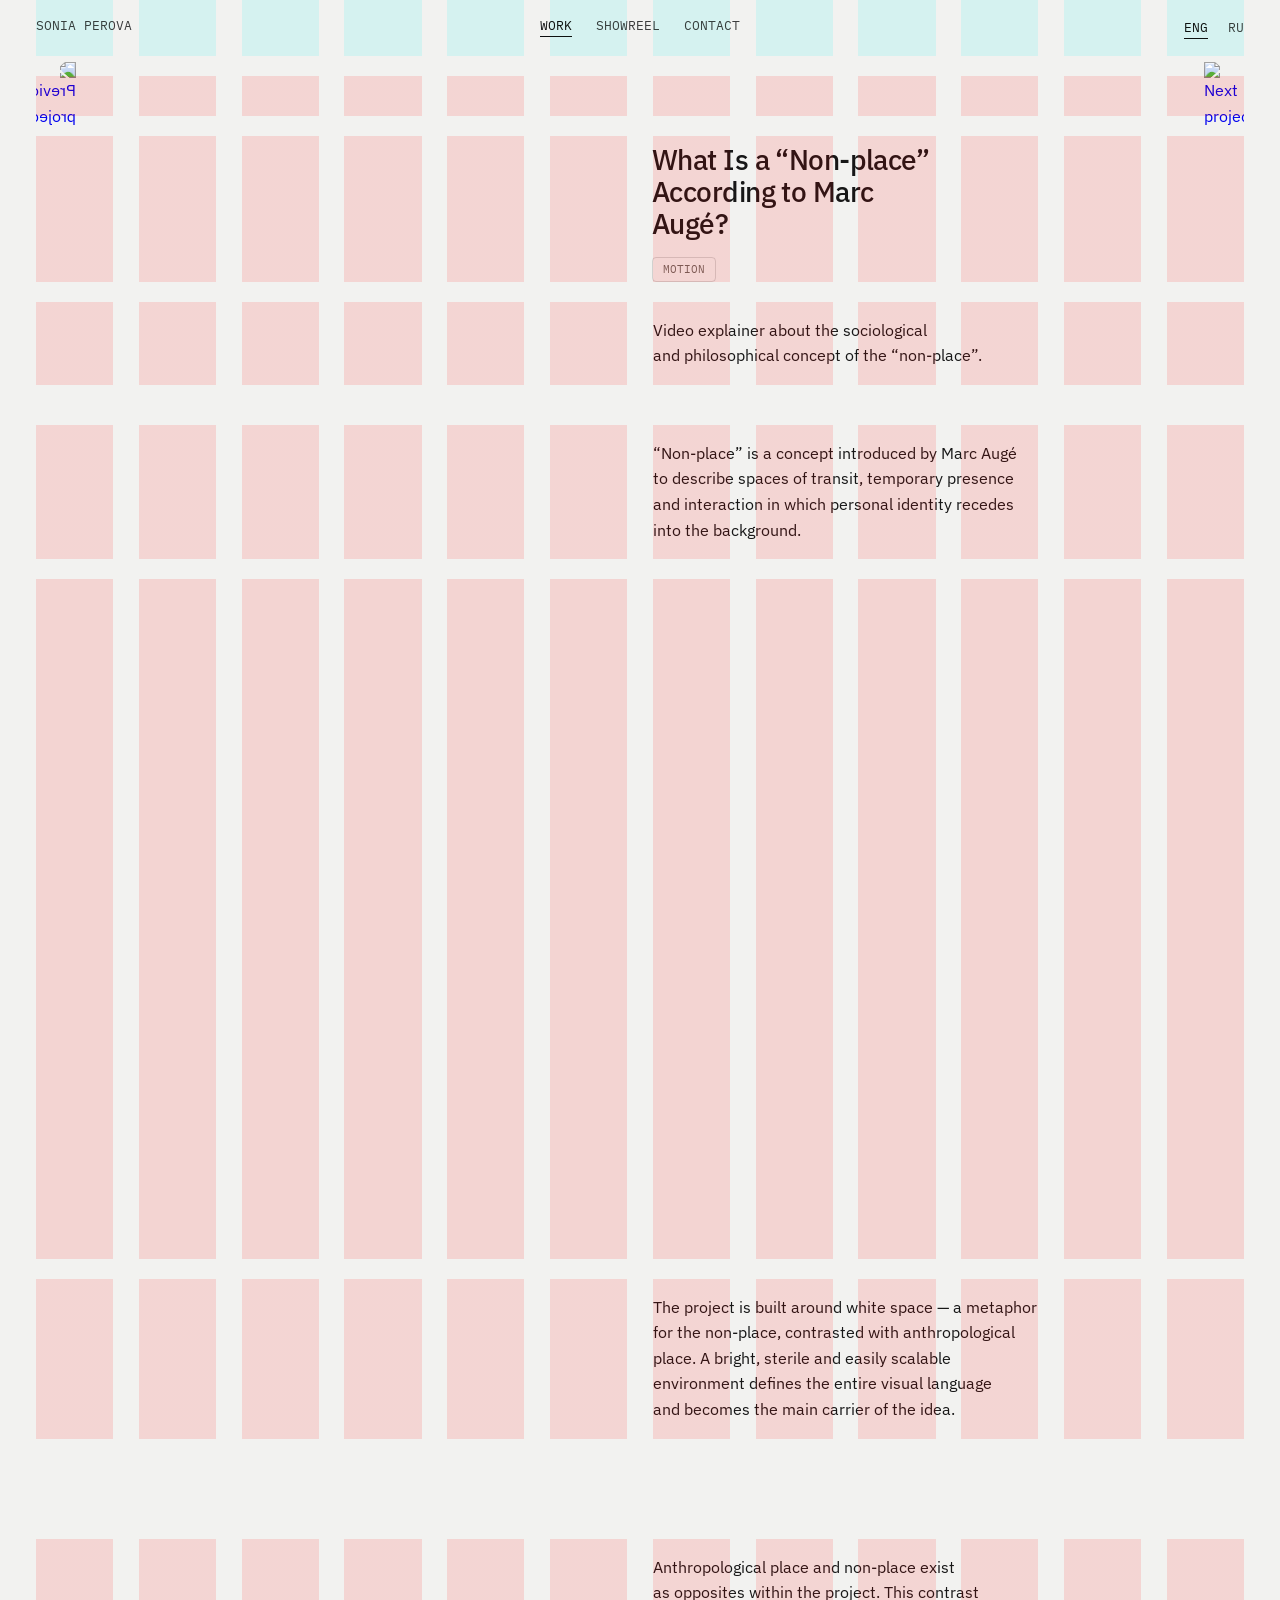
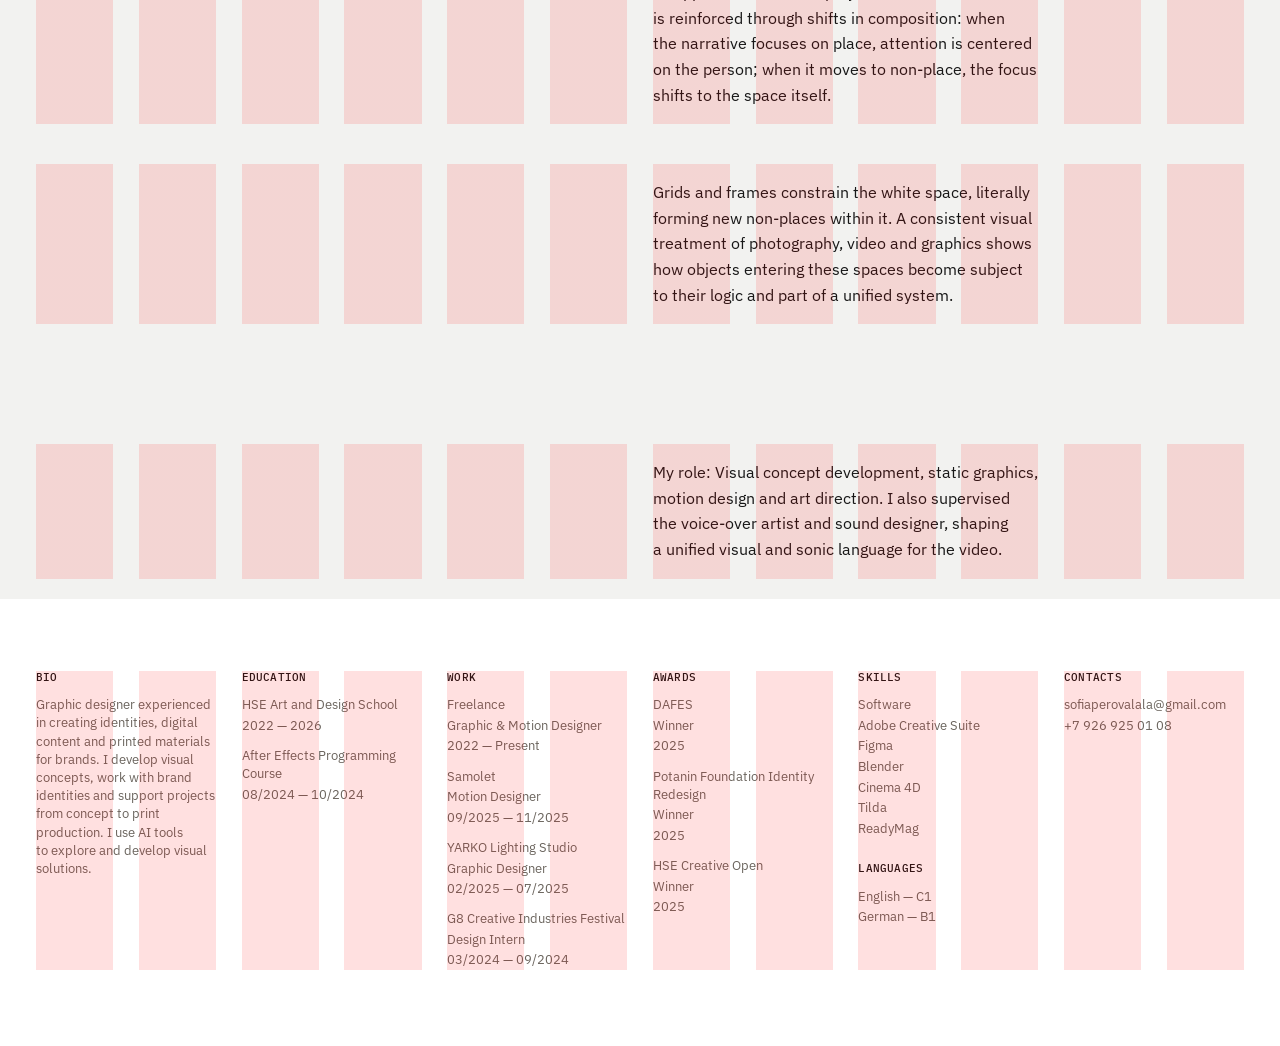
==== project-nonplace.html @ 6882903c "Add files via upload" ====
<!DOCTYPE html>
<html lang="en">
<head>
    <meta charset="UTF-8">
    <meta name="viewport" content="width=device-width, initial-scale=1.0">

    <title>Non-place — Sonia Perova</title>

    <meta
        name="description"
        content="What is Non-place according to Marc Augé — motion design project by Sonia Perova."
    />

    <link rel="preconnect" href="https://fonts.googleapis.com">
    <link rel="preconnect" href="https://fonts.gstatic.com" crossorigin>

    <link
        href="https://fonts.googleapis.com/css2?family=IBM+Plex+Mono:wght@400;500&family=IBM+Plex+Sans:wght@400;500;600;700&display=swap"
        rel="stylesheet"
    >

    <link rel="stylesheet" href="styles.css">

</head>

<body data-page="project">

<header class="site-header">
    <nav class="nav container" aria-label="Primary navigation">

        <a href="index.html" class="brand nav-item" data-i18n="brand">
            SONIA PEROVA
        </a>

        <div class="nav-links">
            <a
                href="work.html"
                class="nav-item"
                data-section="work"
                data-i18n="navWork"
            >
                WORK
            </a>

            <a
                href="showreel.html"
                class="nav-item"
                data-section="showreel"
                data-i18n="navShowreel"
            >
                SHOWREEL
            </a>

            <a
                href="index.html#contact"
                class="nav-item"
                data-section="contact"
                data-i18n="navContact"
            >
                CONTACT
            </a>
        </div>

        <div class="lang-switcher" aria-label="Language switcher">
            <a
                href="#"
                class="nav-item lang-btn"
                data-lang="eng"
                aria-current="false"
            >
                ENG
            </a>

            <a
                href="#"
                class="nav-item lang-btn"
                data-lang="ru"
                aria-current="false"
            >
                RU
            </a>
        </div>

    </nav>
</header>


<main class="project-page">

    <div class="project-navigation container">

        <a href="project-prev.html" class="project-arrow project-arrow-left">
            <img src="images/arrow.svg" alt="Previous project">
        </a>

        <a href="project-next.html" class="project-arrow project-arrow-right">
            <img src="images/arrow.svg" alt="Next project">
        </a>

    </div>

    <section class="project-hero container">

        <div class="project-cover">
            <img src="images/exhibition.jpg" alt="">
        </div>

        <div class="project-info">
            <h1 class="project-page-title" data-i18n="nonplaceTitle">
                What Is a “Non-place” According to Marc Augé?
            </h1>

            <div class="project-tags">
                <a
                    href="work.html?tag=Motion"
                    class="project-tag"
                    data-tag="Motion"
                    data-i18n="filterMotion"
                >
                    Motion
                </a>
            </div>

        </div>

    </section>

    <section class="project-description-section container">
        <div class="project-description-wrapper">
            <p class="body-text project-description" data-i18n="nonplaceIntro">
                Video explainer about the sociological and philosophical concept of the “non-place”.
            </p>
        </div>
    </section>

    <div class="container">
        <div class="project-full-image">
            <img src="images/nonplacevid.gif" alt="">
        </div>
    </div>

    <section class="project-description-section container">
        <div class="project-description-wrapper">
            <p class="body-text project-description" data-i18n="nonplaceDefinition">
                “Non-place” is a concept introduced by Marc Augé to describe spaces of transit, temporary presence and interaction in which personal identity recedes into the background.
            </p>
        </div>
    </section>

    <section class="project-video-section container">

        <div class="project-video">
            <div class="kinescope-wrapper">
                <iframe
                    src="https://kinescope.io/embed/chdWkfmVHjCjXFp7d5V6LD"
                    allow="autoplay; fullscreen; picture-in-picture; encrypted-media; gyroscope; accelerometer; clipboard-write; screen-wake-lock;"
                    frameborder="0"
                    allowfullscreen>
                </iframe>
            </div>
        </div>

    </section>

    <section class="project-description-section container">
        <div class="project-description-wrapper">
            <p class="body-text project-description" data-i18n="nonplaceVisual">
                The project is built around white space — a metaphor 
                for the non-place, contrasted with anthropological place. 
                A bright, sterile and easily scalable environment defines 
                the entire visual language and becomes the main carrier 
                of the idea.
            </p>
        </div>
    </section>

    <section class="project-collage-section container">

        <div class="project-collage-left">
            <img src="images/nonplace2.png" alt="">
        </div>

        <div class="project-collage-right">
            <img src="images/nonplace3.png" alt="">
        </div>

    </section>

    <div class="container">
        <div class="project-full-image">
            <img src="images/nonplace4.gif" alt="">
        </div>
    </div>

    <div class="container">
        <div class="project-full-image">
            <img src="images/nonplace5.gif" alt="">
        </div>
    </div>

    <section class="project-collage-section container">

        <div class="project-collage-left">
            <img src="images/nonplace6.png" alt="">
        </div>

        <div class="project-collage-right">
            <img src="images/nonplace7.png" alt="">
        </div>

    </section>

    <section class="project-description-section container">
        <div class="project-description-wrapper">
            <p class="body-text project-description" data-i18n="nonplaceContrast">
                Anthropological place and non-place exist as opposites within 
                the project. This contrast is reinforced through shifts in 
                composition: when the narrative focuses on place, attention 
                is centered on the person; when it moves to non-place, 
                the focus shifts to the space itself.
            </p>
        </div>
    </section>

    <div class="container">
        <div class="project-full-image">
            <img src="images/nonplace11.gif" alt="">
        </div>
    </div>

    <section class="project-description-section container">
        <div class="project-description-wrapper">
            <p class="body-text project-description" data-i18n="nonplaceGrid">
                Grids and frames constrain the white space, 
                literally forming new non-places within it. 
                A consistent visual treatment of photography, 
                video and graphics shows how objects entering 
                these spaces become subject to their logic and 
                part of a unified system.
            </p>
        </div>
    </section>

    <section class="project-collage-section container">

        <div class="project-collage-left">
            <img src="images/nonplace9.gif" alt="">
        </div>

        <div class="project-collage-right">
            <img src="images/nonplace10.gif" alt="">
        </div>

    </section>

    <div class="container">
        <div class="project-full-image">
            <img src="images/nonplace12.gif" alt="">
        </div>
    </div>

    <section class="project-collage-section container">

        <div class="project-collage-left">
            <img src="images/nonplace13.png" alt="">
        </div>

        <div class="project-collage-right">
            <img src="images/nonplace14.png" alt="">
        </div>

    </section>

    <div class="container">
        <div class="project-full-image">
            <img src="images/nonplace16.gif" alt="">
        </div>
    </div>

    <section class="project-collage-section container">

        <div class="project-collage-left">
            <img src="images/nonplace17.gif" alt="">
        </div>

        <div class="project-collage-right">
            <img src="images/nonplace18.gif" alt="">
        </div>

    </section>

    <section class="project-description-section container">
        <div class="project-description-wrapper">
            <p class="body-text project-description" data-i18n="nonplaceRole">
                My role: Visual concept development, static graphics, 
                motion design and art direction. I also supervised 
                the voice-over artist and sound designer, shaping 
                a unified visual and sonic language for the video.
            </p>
        </div>
    </section>

    <div class="container">
        <div class="project-full-image">
            <img src="images/nonplace19.gif" alt="">
        </div>
    </div>

</main>

    <footer class="site-footer">
      <div class="container">
        <div class="grid footer-grid">
          <div class="footer-block footer-block--bio">
            <h3 data-i18n="footerBioTitle">Bio</h3>
            <div class="footer-entry">
              <p data-i18n="footerBio">
                Графический дизайнер с опытом создания айдентики, digital-контента и печатных материалов для брендов. Разрабатываю визуальные концепции, работаю с фирменными стилями и сопровождаю проекты от идеи до подготовки к печати. Использую AI-инструменты для поиска и развития визуальных решений.
              </p>
            </div>
          </div>
          <div class="footer-block">
            <h3 data-i18n="footerEducation">Education</h3>
            <div class="footer-entry">
               <p data-i18n="footerHSE">HSE Art and Design School</p>
              <p>2022 — 2026</p>
            </div>
            <div class="footer-entry">
              <p data-i18n="footerAECourse">After Effects Programming Course</p>
              <p>08/2024 — 10/2024</p>
            </div>
          </div>
          <div class="footer-block">
            <h3 data-i18n="footerWork">Work</h3>

            <div class="footer-entry">
              <p>Freelance</p>
              <p data-i18n="footerGraphicMotionDesigner">
                Graphic & Motion Designer
              </p>
              <p data-i18n="footerPresent">2022 — Present</p>
            </div>
            <div class="footer-entry">
              <p data-i18n="footerSamolet">Samolet</p>
              <p data-i18n="footerMotionDesigner">Motion Designer</p>
              <p>09/2025 — 11/2025</p>
            </div>
            <div class="footer-entry">
              <p>YARKO Lighting Studio</p>
              <p data-i18n="footerGraphicDesigner">Graphic Designer</p>
              <p>02/2025 — 07/2025</p>
            </div>
            <div class="footer-entry">
              <p data-i18n="footerG8">G8 Creative Industries Festival</p>
              <p data-i18n="footerDesignIntern">Design Intern</p>
              <p>03/2024 — 09/2024</p>
            </div>
          </div>
          <div class="footer-block">
            <h3 data-i18n="footerAwards">Awards</h3>

            <div class="footer-entry">
              <p>DAFES</p>
              <p data-i18n="footerWinner">Winner</p>
              <p>2025</p>
            </div>

            <div class="footer-entry">
              <p data-i18n="footerPotaninAward">
                Potanin Foundation Identity Redesign
              </p>
              <p data-i18n="footerWinner">Winner</p>
              <p>2025</p>
            </div>

            <div class="footer-entry">
              <p>HSE Creative Open</p>
              <p data-i18n="footerWinner">Winner</p>
              <p>2025</p>
            </div>
          </div>
          <div class="footer-block">
            <h3 data-i18n="footerSkills">Skills</h3>

            <div class="footer-entry">
                <p data-i18n="footerSoftware">Software</p>
                <p>Adobe Creative Suite</p>
                <p>Figma</p>
                <p>Blender</p>
                <p>Cinema 4D</p>
                <p>Tilda</p>
                <p>ReadyMag</p>
            </div>

            <h3 class="footer-subheading" data-i18n="footerLanguages">
                Languages
            </h3>

            <div class="footer-entry">
                <p data-i18n="footerEnglish">English — C1</p>
                <p data-i18n="footerGerman">German — B1</p>
            </div>
        </div>

        <div class="footer-block">
            <h3 data-i18n="footerContacts">Contacts</h3>
            <div class="footer-entry">
              <p>sofiaperovalala@gmail.com</p>
              <p>+7 926 925 01 08</p>
            </div>
          </div>
        </div>
      </div>
    </footer>

      </div>

    <script src="script.js"></script>
  </body>
</html>
---- styles.css ----
:root {
  --font-ui: "IBM Plex Sans", sans-serif;
  --font-mono: "IBM Plex Mono", monospace;

  --bg: #f2f2f0;
  --surface: #fcfaf7;
  --text: #171717;
  --muted: #6b655e;
  --accent: #2f5d4b;
  --border: rgba(23, 23, 23, 0.12);

  /* layout */
  --page-width: 1440px;
  --page-margin: 2.25rem;
  --grid-columns: 12;
  --grid-gap: 1.6rem;
  --project-spacing: 20px;
  --header-height: 56px;
  --showreel-height-offset: -20px;

  /* typography */
  --text-xs: 11px;
  --text-sm: 13px;
  --text-md: 16px;
  --text-lg: 19px;
  --text-xl: 23px;
  --text-2xl: 28px;
  --text-3xl: 33px;
  --text-4xl: 40px;

  --leading-tight: 1.08;
  --leading-heading: 1.15;
  --leading-ui: 1.25;
  --leading-body: 1.45;

}

* {
  box-sizing: border-box;
}

html {
  scroll-behavior: smooth;
  background: #f2f2f0;
  overscroll-behavior-y: none;
}

body {
  margin: 0;
  font-family: var(--font-ui);
  color: var(--text);
  line-height: 1.6;

  background: transparent;
}

.page-wrapper {
  min-height: 100vh;

  display: flex;
  flex-direction: column;

  background: #f2f2f0;
}

img {
  max-width: 100%;
  display: block;
}

.container {
    position: relative;

    width: min(
        var(--page-width),
        calc(100% - var(--page-margin) * 2)
    );

    margin-inline: auto;
}

.container::before {
    content: "";
    position: absolute;
    inset: 0;
    pointer-events: none;
    z-index: 2;

    background-image:
        repeating-linear-gradient(
            to right,
            rgba(255,0,0,.12) 0,
            rgba(255,0,0,.12)
            calc((100% - (11 * var(--grid-gap))) / 12),
            transparent
            calc((100% - (11 * var(--grid-gap))) / 12),
            transparent
            calc(
                ((100% - (11 * var(--grid-gap))) / 12)
                + var(--grid-gap)
            )
        );
}

.grid {
  display: grid;

  grid-template-columns:
    repeat(var(--grid-columns), minmax(0, 1fr));

  column-gap: var(--grid-gap);
}

.site-header {
    position: fixed;
    top: 0;
    left: 0;
    right: 0;
    z-index: 1000;

    mix-blend-mode: difference;
    isolation: isolate;
}

.site-header::before {
    display: none;
}

.nav {
  display: grid;
  grid-template-columns: 1fr auto 1fr;
  align-items: center;
  padding: 1rem 0;
  min-height: 3.5rem;
}

.brand,
.nav-item,
.site-footer a,
.lang-btn {
  text-decoration: none;
  color: #9F9F9F;
}

.brand {
  position: relative;
  display: inline-block;
  padding-bottom: 0.2rem;
  font-family: var(--font-mono);
  font-size: var(--text-sm);
  font-weight: 400;
  text-transform: uppercase;
  letter-spacing: normal;
  line-height: var(--leading-ui);
  justify-self: start;
  margin-left: 0;
}

.brand.nav-item:hover,
body[data-page="home"] .brand.nav-item {
  opacity: 1;
}

.nav-links {
  display: flex;
  justify-self: center;
  gap: 1.5rem;
  white-space: nowrap;
}

.nav-item {
  position: relative;
  padding-bottom: 0.2rem;
  font-family: var(--font-mono);
  font-size: var(--text-sm);
  font-weight: 400;
  text-transform: uppercase;
  letter-spacing: normal;
  line-height: var(--leading-ui);
  color: #ffffff;
  opacity: 0.8;
  transition: opacity 180ms ease;
}

.nav-item:hover,
.nav-item.active:not(.lang-btn) {
  opacity: 1;
}

@keyframes navUnderlineIn {
  from {
    transform: scaleX(0);
  }
  to {
    transform: scaleX(1);
  }
}


.nav-item::after,
.lang-btn::after,
.brand::after {
  content: "";
  position: absolute;
  left: 0;
  bottom: 0.05rem;
  width: 100%;
  height: 1px;
  background: currentColor;

  transform: scaleX(0);
  transform-origin: left center;
}

.nav-item.animate:not(.lang-btn)::after,
.brand.animate::after,
.lang-btn.animate::after {
    animation: navUnderlineIn 220ms ease forwards;
}

.nav-item.active:not(.lang-btn)::after,
.brand.active::after,
.lang-btn.lang-active::after {
    transform: scaleX(1);
}

.lang-switcher {
  display: flex;
  justify-self: end;
  align-items: center;
  gap: 1.25rem;
  margin-right: 0;
  white-space: nowrap;
}

.work-filter-wrapper {
    display: flex;
    justify-content: center;
    align-items: center;

    padding-block: 6px;

    margin-top:
        calc(
            var(--header-height)
            + var(--project-spacing)
        );
}

.work-filter {
    display: flex;
    gap: 12px;
}


.work-filter-item {
    padding: 6px 11px;
    border-radius: 4px;

    font-family: var(--font-mono);
    font-size: var(--text-xs);
    font-weight: 400;
    line-height: var(--leading-ui);
    text-transform: uppercase;
    text-decoration: none;

    background: transparent;
    border: 1px solid rgba(23, 23, 23, 0.18);
    color: #6B655E;

    transition:
        border-color 160ms ease,
        color 160ms ease;
}

.work-filter-item:hover {
    border-color: rgba(23, 23, 23, 0.45);
    color: #171717;
}
.work-filter-item.active {
    background: transparent;
    border-color: #171717;
    color: #171717;
}

.lang-btn {
  background: transparent;
  padding: 0.2rem 0;
  cursor: pointer;
  font-family: var(--font-mono);
  font-size: var(--text-sm);
  font-weight: 400;
  text-transform: uppercase;
  letter-spacing: normal;
  line-height: var(--leading-ui);
  opacity: 0.8;
  transition: opacity 180ms ease;
  position: relative;
  display: inline-block;
}

.lang-btn:hover,
.lang-btn.lang-active {
    opacity: 1;
}

.hero-container {
    display: grid;
    grid-template-columns: repeat(12, minmax(0,1fr));
    column-gap: var(--grid-gap);

    align-items: end; /* все элементы прижимаются к низу */
}

.hero-block {
    padding-top: calc(
        var(--header-height)
        + var(--project-spacing)
    );
    padding-bottom: 0;
}

.hero-container {
    align-items: end;
}


.hero-photo {
    grid-column: 1 / 3;

    width: 100%;
    height: auto;

    align-self: end;
    justify-self: stretch;

    object-fit: cover;
}

.hero-copy {
    grid-column: 3 / 11; /* 7 колонок: 3,4,5,6,7,8,9 */

    align-self: end; /* низ текста = низ фото */

}

.hero-copy p {
    margin: 0;
    font-size: clamp(2rem, 1.8vw, 4rem);
    line-height: var(--leading-ui);
}

@media (max-width: 1440px) {
    .hero-copy p {
        font-size: 2.6rem;
    }
}

@media (max-width: 1200px) {
    .hero-copy p {
        font-size: 2.2rem;
    }
}

@media (max-width: 1024px) {
    .hero-copy p {
        font-size: 2rem;
    }
}

.hero-copy span {
    text-decoration: underline;
    text-underline-offset: 0.08em;
}
.projects-container {
    position: relative;

    min-height: 6000px;

    display: grid;
    grid-template-columns: repeat(12, minmax(0, 1fr));
    column-gap: var(--grid-gap);

    margin-top: var(--project-spacing);
}

.project-card {
    display: block;
}

.calendar-project {
    grid-column: 1 / 13;
}

.calendar-project img {
    width: 100%;
    height: auto;
    display: block;
}

.project-potanin-small {
    grid-column: 1 / 4;
    align-self: start;
    
}

.project-potanin-large {
    grid-column: 6 / 13;
    
}

.project-potanin-large .project-title {
    margin-top: 12px;
}

.project-potanin-caption {
    grid-column: 6 / 13;
    margin-top: 12px;

    font-family: var(--font-mono);
    font-size: var(--text-xs);
    color: var(--muted);
}

.project-passengers {
    grid-column: 3 / 7;

}

.project-sculpture {
    grid-column: 7 / 10;
}

.project-passengers img,
.project-sculpture img {
    width: 100%;
    display: block;
}

.project-passengers-caption {
    grid-column: 3 / 7;
}

.project-sculpture-caption {
    grid-column: 7 / 10;
}

.project-passengers-caption,
.project-sculpture-caption {
    margin-top: 12px;

    font-family: var(--font-mono);
    font-size: var(--text-xs);
    color: var(--muted);
}

.project-book {
    grid-column: 1 / 5;
    align-self: start;
}

.project-book img {
    width: 100%;
    display: block;
}

.project-book p {
    margin-top: 12px;

    font-family: var(--font-mono);
    font-size: var(--text-xs);
    color: var(--muted);
}


.project-calendar-page {
    grid-column: 8 / 13;
    align-self: start;

    margin-top: 120px;
}

.project-calendar-page img {
    width: 100%;
    display: block;
}

.project-calendar-page p {
    margin-top: 12px;

    font-family: var(--font-mono);
    font-size: var(--text-xs);
    color: var(--muted);
}

.project-book-full {
    grid-column: 1 / 13;
    align-self: start;
}

.project-book-full img {
    width: 100%;
    height: auto;
    display: block;
}

.project-book-full p {
    margin-top: 12px;

    font-family: var(--font-mono);
    font-size: var(--text-xs);
    color: var(--muted);
}

/* Серия портретов */
.project-portraits-left {
    grid-column: 2 / 5;
    margin-top: 0;
}

.project-portraits-right {
    grid-column: 5 / 7;
    margin-top: 0;
}

.project-portraits-caption {
    grid-column: 2 / 7;
    margin-top: 12px;

    font-family: var(--font-mono);
    font-size: var(--text-xs);
    color: var(--muted);
}

/* Якутское кино */
.project-yakut {
    grid-column: 4 / 7;
    margin-top: 320px;
}

.project-yakut-caption {
    grid-column: 4 / 7;
    margin-top: 12px;

    font-family: var(--font-mono);
    font-size: var(--text-xs);
    color: var(--muted);
}

/* Подворье */
.project-podvorie {
    grid-column: 7 / 13;
    margin-top: 120px;
}

.project-podvorie-caption {
    grid-column: 7 / 13;
    margin-top: 12px;

    font-family: var(--font-mono);
    font-size: var(--text-xs);
    color: var(--muted);
}

.project-title {
    margin-top: 8px;
    margin-bottom: 0;

    font-family: var(--font-mono);
    font-size: var(--text-xs);
    font-weight: 400;
    line-height: var(--leading-ui);

    color: var(--muted);
    text-align: left;

    background: transparent;
}

.project-card img {
    width: 100%;
    height: auto;
    display: block;
}

.project-card:visited {
  color: inherit;
}

.project-card:hover {
  color: inherit;
}

h1,
h2,
h3 {
  line-height: 1.1;
  margin: 0 0 0.8rem;
}

h1 {
  font-size: clamp(2.2rem, 4vw, 3.6rem);
  max-width: 700px;
}

.lead,
.about p {
  color: var(--muted);
  font-size: 1rem;
}

.showreel-intro h1 {
  max-width: 560px;
  margin-bottom: 1rem;
  font-size: clamp(2rem, 3.5vw, 3rem);
}

.page-content {
    padding-top: 0px; /* только компенсация fixed header */
}

.showreel-section {
    display: grid;
    grid-template-columns: repeat(12, 1fr);
    column-gap: var(--grid-gap);

    min-height: calc(
    100vh
    - var(--header-height)
    - var(--project-spacing)
    + var(--showreel-height-offset)
);

    margin-top: calc(
        var(--header-height)
        + var(--project-spacing)
    );

    align-items: center;
}

.showreel-wrapper {
  grid-column: 2 / 12;
}

.vimeo-wrapper {
  position: relative;
  padding-top: 56.25%; /* 16:9 */
}

.vimeo-wrapper iframe {
  position: absolute;
  inset: 0;
  width: 100%;
  height: 100%;
  border: 0;
}

.site-footer {
  background: #ffffff;
  padding: 4.5rem 0 4.75rem;
}

.footer-grid {
  display: grid;
  grid-template-columns: repeat(12, minmax(0, 1fr));
  gap: 1.4rem 1.6rem;
  align-items: start;
}

.footer-block {
  grid-column: span 2;
  min-width: 0;
}

.footer-block--bio {
  grid-column: span 2;
}

@media (max-width: 1024px) {
  .footer-grid {
    grid-template-columns: repeat(6, 1fr);
  }

  .footer-block,
  .footer-block--bio {
    grid-column: span 3;
  }
}

@media (max-width: 640px) {
  .footer-grid {
    grid-template-columns: 1fr;
  }

  .footer-block,
  .footer-block--bio {
    grid-column: span 1;
  }

  .site-footer {
    padding: 3rem 0;
  }
}

.footer-block h3 {
  font-family: var(--font-mono);
  font-size: var(--text-xs);
  font-weight: 500;
  line-height: var(--leading-ui);
  letter-spacing: 0.02em;
  text-transform: uppercase;

  margin: 0 0 0.75rem;

  color: var(--text);
  text-align: left;
}

.footer-entry + .footer-entry {
  margin-top: 0.75rem;
}

.footer-entry p {
  font-family: var(--font-ui);
  font-size: var(--text-sm);
  font-weight: 400;
  line-height: 1.4;

  margin: 0;

  color: var(--muted);
  text-align: left;
}

.footer-entry p + p {
  margin-top: 0.15rem;
}

@media (max-width: 900px) {
  .footer-block--bio,
  .footer-block:nth-of-type(2),
  .footer-block:nth-of-type(3),
  .footer-block:nth-of-type(4),
  .footer-block:nth-of-type(5),
  .footer-block:nth-of-type(6) {
    grid-column: span 2;
  }
}

@media (max-width: 800px) {
  .hero,
  .about,
  .projects,
  .showreel-hero {
    grid-template-columns: 1fr;
  }

  .hero {
    padding-top: 3rem;
  }

  .showreel-intro,
  .showreel-video {
    grid-column: 1 / -1;
  }

  .footer-content {
    flex-direction: column;
    align-items: flex-start;
  }
}

@media (max-width: 640px) {
  .footer-block {
    grid-column: 1 / -1;
  }

  .site-footer {
    padding: 3rem 0 3.5rem;
  }
}

@media (max-width: 760px) {
  .nav {
  display: flex;
  align-items: center;
  padding: 1rem 0;
  min-height: 3.5rem;
}

.brand {
  margin-right: auto;
}

.nav-links {
  display: flex;
  gap: 1.5rem;
}

.lang-switcher {
  margin-left: auto;
  display: flex;
  gap: 1.25rem;
}

  .brand,
  .lang-switcher {
    justify-self: center;
  }

  .hero {
    padding-top: 8rem;
  }
}

.work-projects {
    margin-top: var(--project-spacing);
}

.work-grid {
    display: grid;
    grid-template-columns: repeat(2, minmax(0, 1fr));
    column-gap: var(--grid-gap);
    row-gap: var(--project-spacing);
}

.work-card {
    min-width: 0;
}

.work-image {
    width: 100%;
    aspect-ratio: 4 / 3;
    background: rgba(120,80,80,.15);
}

.work-image img {
    width: 100%;
    height: 100%;
    object-fit: cover;
    display: block;
}

.work-meta {
    margin-top: 18px;

    display: flex;
    justify-content: space-between;
    align-items: flex-start;
    gap: 24px;
}

.work-title {
    margin: 0;

    font-family: var(--font-ui);
    font-size: var(--text-lg);
    font-weight: 500;
    line-height: var(--leading-heading);
    letter-spacing: -0.01em;

    color: var(--text);
}

.work-tags {
    display: flex;
    gap: 8px;
    flex-wrap: wrap;
    justify-content: flex-end;
}

.work-tag {
    padding: 4px 8px;
    border-radius: 4px;

    font-family: var(--font-mono);
    font-size: var(--text-xs);
    font-weight: 400;
    line-height: 1;
    text-transform: uppercase;

    border: 1px solid rgba(23, 23, 23, 0.15);
    color: var(--muted);
}

.work-card,
.work-card:visited,
.work-card:hover,
.work-card:active {
    text-decoration: none;
    color: inherit;
}

.project-page-title {
    margin: 0 0 0px;

    font-family: var(--font-ui);
    font-size: var(--text-2xl);
    font-weight: 500;
    line-height: var(--leading-heading);
    letter-spacing: -0.02em;

    color: var(--text);
}



.project-hero {
    display: grid;
    grid-template-columns: repeat(12, 1fr);
    column-gap: 24px;
    margin-top: var(--project-spacing);
    align-items: start;
}

.project-cover {
    grid-column: 3 / 7;
}

.project-info {
    grid-column: 7 / 10;
    padding-top: 8px;
}

.project-next {
    grid-column: 12;
    justify-self: end;
}

.project-prev {
    grid-column: 1;
    justify-self: start;
}

.project-full-image {
    grid-column: 1 / 13;
    margin-top: var(--project-spacing);
}

.project-full-image img {
    width: 100%;
    display: block;
}

.project-navigation {
    display: flex;
    justify-content: space-between;
    align-items: center;

    margin-top:
        calc(
            var(--header-height)
            + var(--project-spacing)
        );

    grid-column: 1 / -1;
}

.project-arrow {
    display: flex;
    align-items: center;
    justify-content: center;

    width: 40px;
    height: 40px;

    text-decoration: none;
}

.project-arrow img {
    width: 72px;
    height: auto;

    transition: transform 0.3s ease;
}

.project-arrow:hover img {
    transform: translateX(8px);
}

.project-arrow-left img {
    transform: scaleX(-1);
}

.project-arrow-left:hover img {
    transform: scaleX(-1) translateX(8px);
}

.project-tags {
    display: flex;
    gap: 10px;
    margin-top: var(--project-spacing);
    margin-top: 16px;
}

.project-tag-link {
    padding: 6px 10px;
    border-radius: 4px;

    font-family: var(--font-mono);
    font-size: var(--text-xs);
    font-weight: 400;
    line-height: 1;
    text-transform: uppercase;
    text-decoration: none;

    border: 1px solid rgba(23, 23, 23, 0.15);
    color: var(--muted);

    transition:
        border-color 160ms ease,
        color 160ms ease;
}

.project-tag-link:hover {
    border-color: rgba(23, 23, 23, 0.45);
    color: var(--text);
}

.project-tag-link.active,
.project-tag-link:active {
    background: transparent;
    border-color: var(--text);
    color: var(--text);
}

.project-description-section {
    display: grid;
    grid-template-columns: repeat(12, minmax(0,1fr));
    column-gap: var(--grid-gap);
    margin-top: var(--project-spacing);
}

.project-description-wrapper {
    grid-column: 7 / 11;
}

.project-video-section {
    display: grid;
    grid-template-columns: repeat(12, minmax(0, 1fr));
    column-gap: var(--grid-gap);

    margin-top: var(--project-spacing);
}

.project-video {
    grid-column: 1 / 13;
}

.kinescope-wrapper {
    position: relative;
    width: 100%;
    padding-top: 56.25%; /* 16:9 */
}

.footer-block h3.footer-subheading {
    margin-top: 24px;
}

.kinescope-wrapper iframe {
    position: absolute;
    inset: 0;

    width: 100%;
    height: 100%;

    border: 0;
}

.project-collage-section {
    display: grid;
    grid-template-columns: repeat(12, minmax(0, 1fr));
    column-gap: var(--grid-gap);

    margin-top: var(--project-spacing);
}

.project-collage-left {
    grid-column: 1 / 7;
}

.project-collage-right {
    grid-column: 7 / 13;
}

.project-collage-left img,
.project-collage-right img {
    width: 100%;
    height: auto;
    display: block;
}

.surname-hover {
    text-decoration: none !important;
    cursor: default;
}
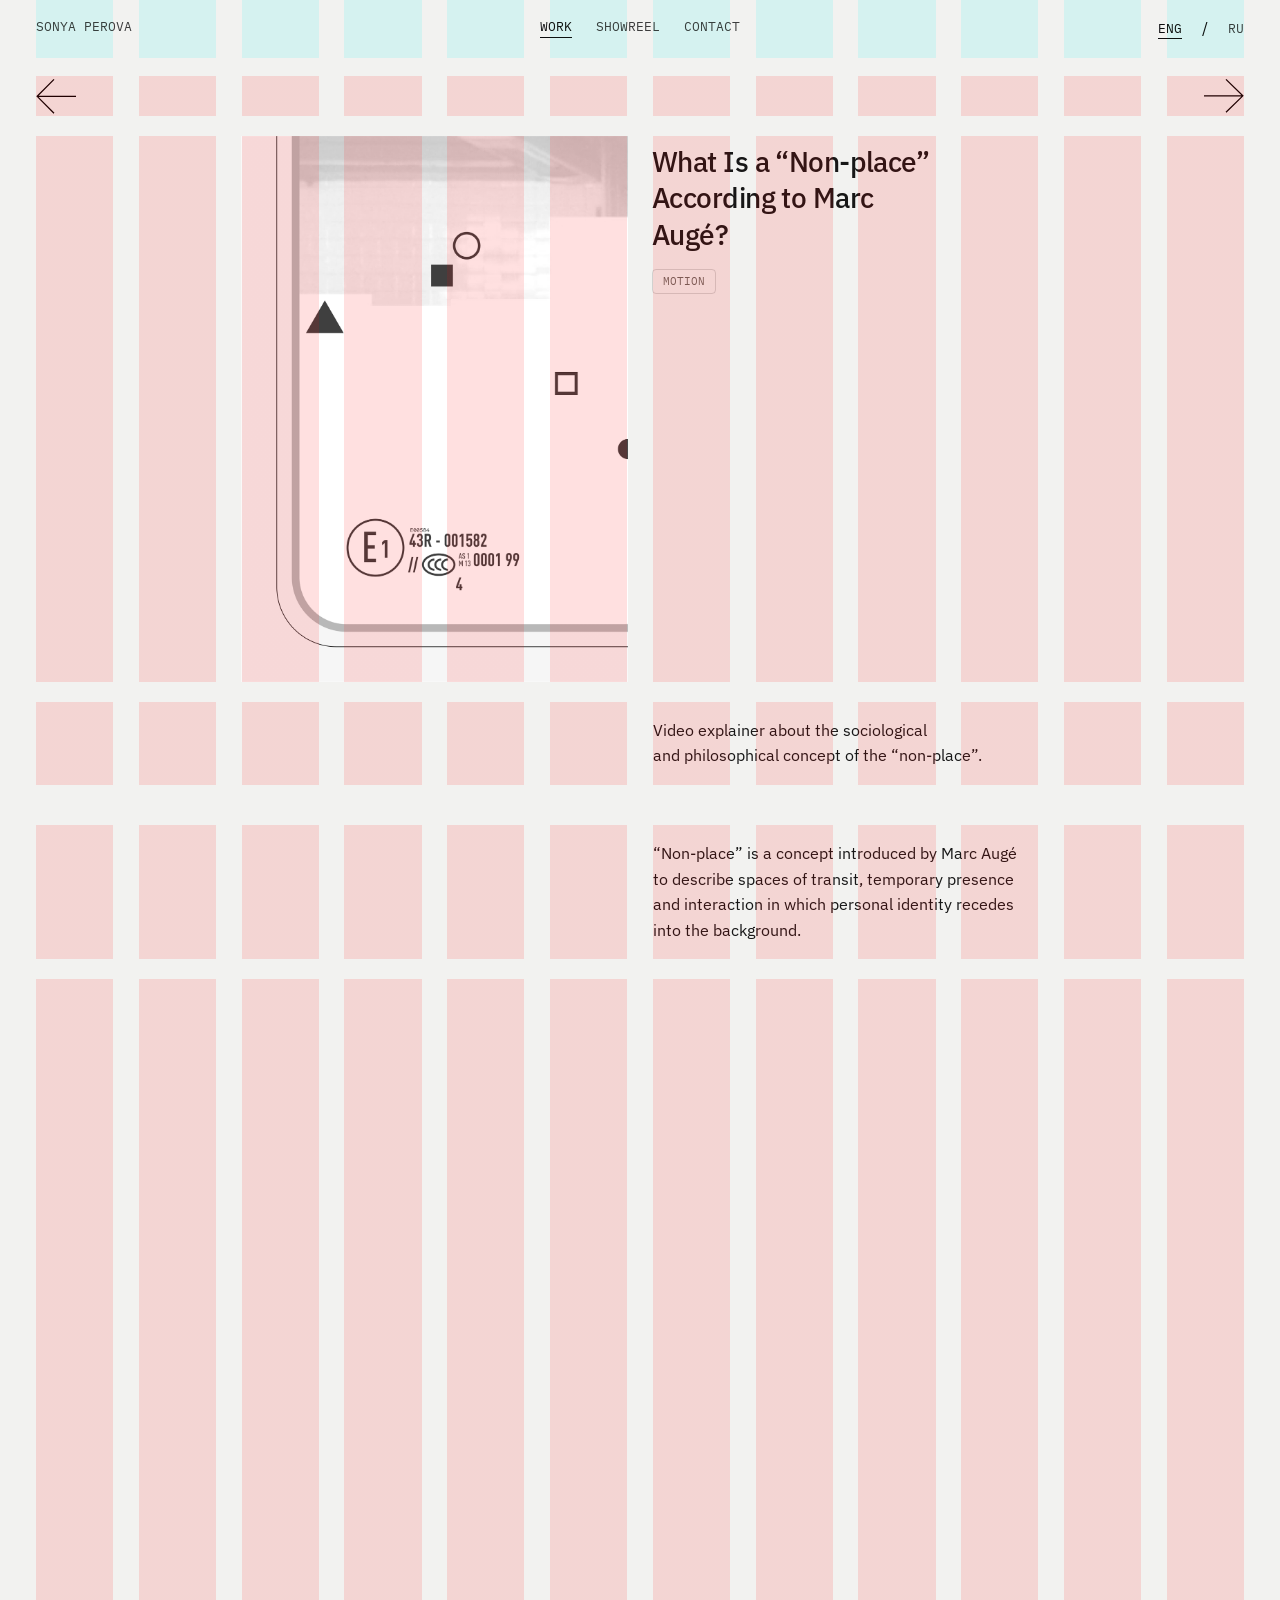
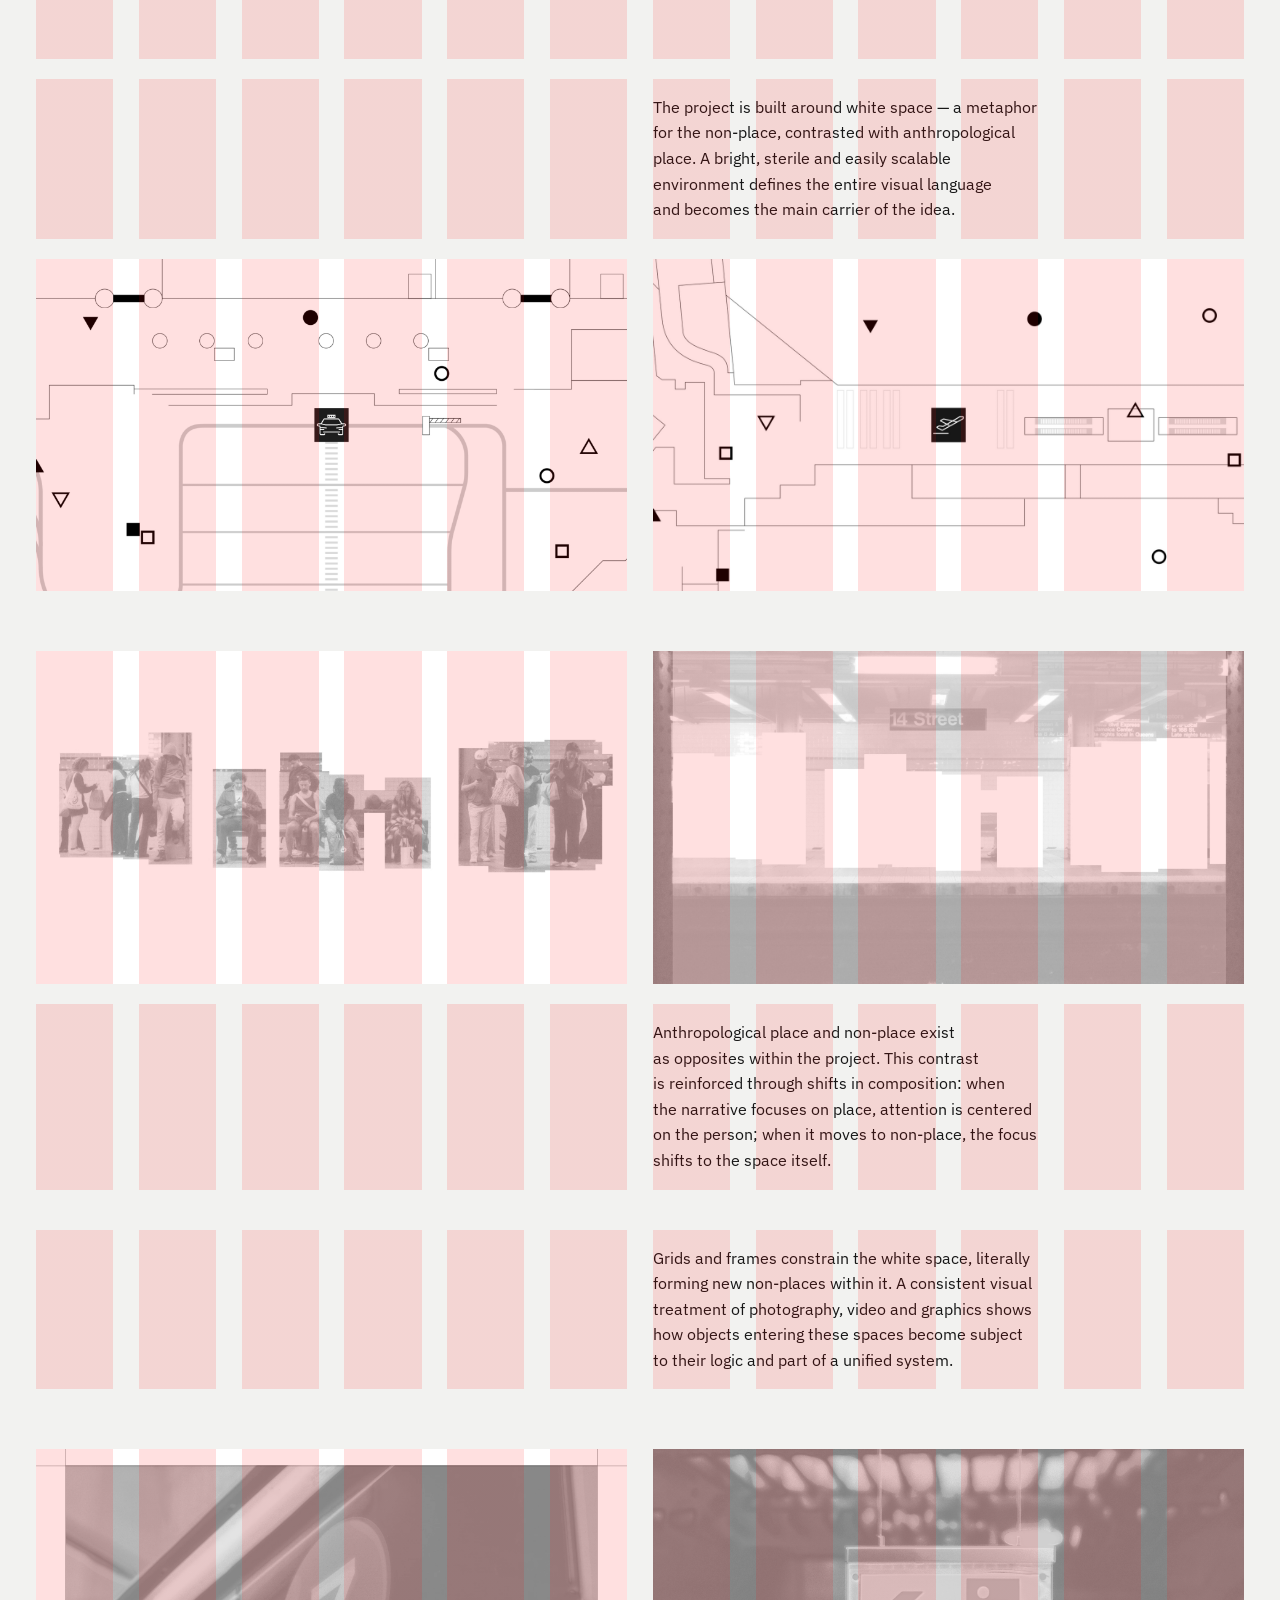
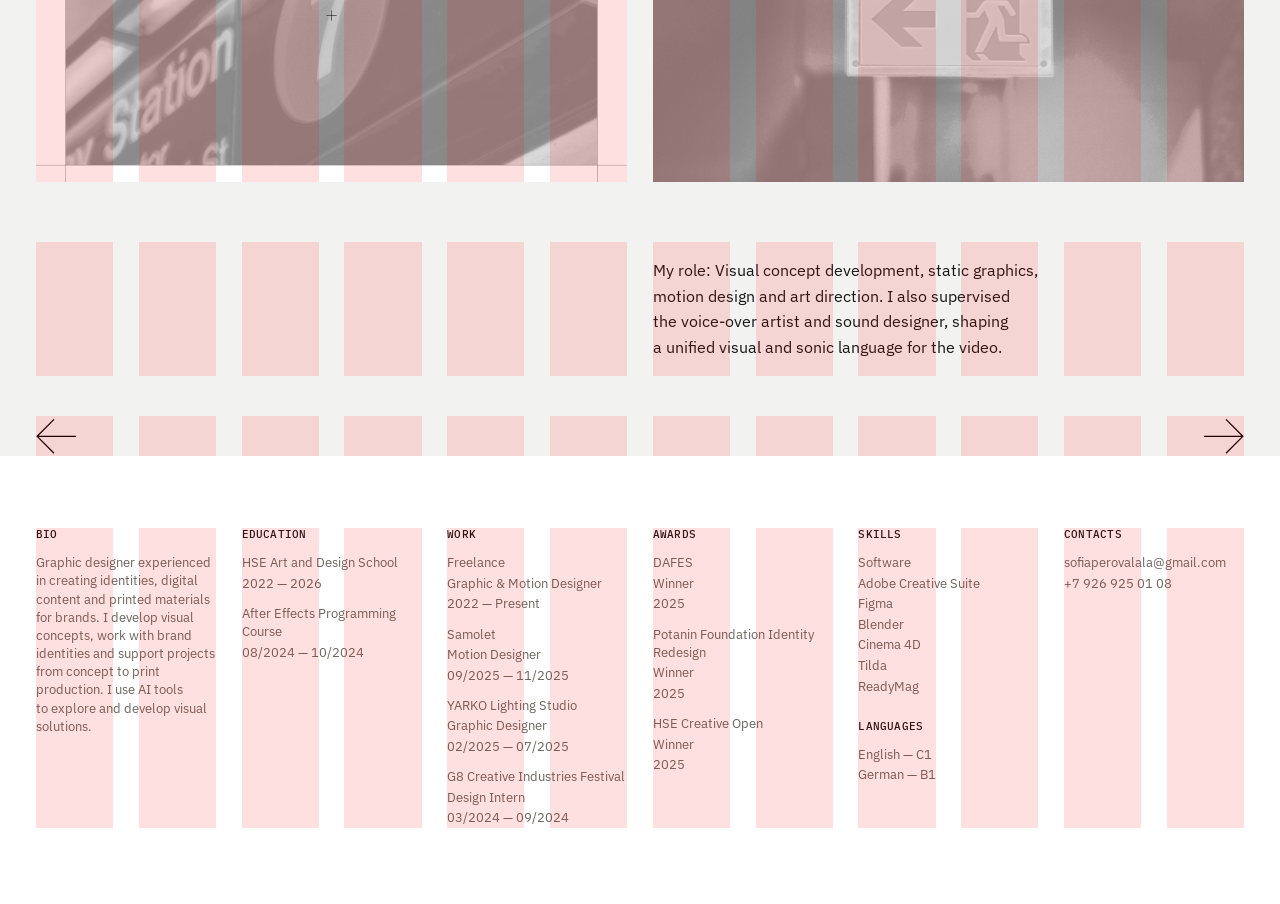
==== commit 919b42b4: "Add portfolio projects and media" ====
--- a/project-nonplace.html
+++ b/project-nonplace.html
@@ -4,7 +4,8 @@
     <meta charset="UTF-8">
     <meta name="viewport" content="width=device-width, initial-scale=1.0">
 
-    <title>Non-place — Sonia Perova</title>
+    <title>Non-place — case study</title>
+    <link rel="icon" type="image/png" href="images/favicon.svg">
 
     <meta
         name="description"
@@ -25,84 +26,148 @@
 
 <body data-page="project">
 
-<header class="site-header">
-    <nav class="nav container" aria-label="Primary navigation">
-
-        <a href="index.html" class="brand nav-item" data-i18n="brand">
-            SONIA PEROVA
+  <header class="site-header">
+
+        <!-- НИЖНИЙ СЛОЙ: SONYA + LANGUAGES -->
+        <nav class="nav container" aria-label="Primary navigation">
+
+          <a href="index.html"
+            class="brand nav-item"
+            data-i18n="brand">
+            SONYA PEROVA
+          </a>
+
+          <!-- DESKTOP NAVIGATION -->
+          <div class="nav-links">
+
+            <a href="work.html"
+              class="nav-item active"
+              data-section="work"
+              data-i18n="navWork">
+              Work
+            </a>
+
+            <a href="showreel.html"
+              class="nav-item"
+              data-section="showreel"
+              data-i18n="navShowreel">
+              Showreel
+            </a>
+
+            <a href="contact.html"
+              class="nav-item"
+              data-section="contact"
+              data-i18n="navContact">
+              Contact
+            </a>
+
+          </div>
+
+          <div class="lang-switcher" aria-label="Language switcher">
+
+            <a href="#"
+              class="nav-item lang-btn active"
+              data-lang="eng"
+              aria-current="true">
+              ENG
+            </a>
+
+            <span class="lang-slash">/</span>
+
+            <a href="#"
+              class="nav-item lang-btn"
+              data-lang="ru"
+              aria-current="false">
+              RU
+            </a>
+
+          </div>
+
+              </nav>
+
+        </header>
+
+
+        <!-- ВЕРХНИЙ СЛОЙ: ТОЛЬКО BURGER / CROSS -->
+        <div class="burger-layer container">
+
+          <button
+            class="menu-toggle"
+            type="button"
+            aria-label="Open menu"
+            aria-expanded="false"
+          >
+            <span></span>
+            <span></span>
+          </button>
+
+        </div>
+
+
+        <!-- MOBILE MENU — NORMAL -->
+        <!-- MOBILE MENU -->
+    <div class="mobile-menu">
+
+      <div class="mobile-menu-links">
+
+          <a
+            href="index.html"
+            data-i18n="menuHome"
+          >
+            Home
+          </a>
+
+          <a
+            href="work.html"
+             class="active"
+            data-i18n="navWork"
+          >
+            Work
+          </a>
+
+          <a
+            href="showreel.html"
+            data-i18n="navShowreel"
+          >
+            Showreel
+          </a>
+
+          <a
+            href="contact.html"
+            data-i18n="navContact"
+          >
+            Contact
+          </a>
+
+        </div>
+
+      </div>
+
+
+<main class="project-page project-nonplace">
+
+    <div class="project-navigation container">
+
+        <a href="#" class="project-arrow project-arrow-left">
+            <picture>
+                <source media="(max-width: 760px)" srcset="images/arrow3.svg">
+                <img src="images/arrow.svg" alt="Previous project">
+            </picture>
         </a>
 
-        <div class="nav-links">
-            <a
-                href="work.html"
-                class="nav-item"
-                data-section="work"
-                data-i18n="navWork"
-            >
-                WORK
-            </a>
-
-            <a
-                href="showreel.html"
-                class="nav-item"
-                data-section="showreel"
-                data-i18n="navShowreel"
-            >
-                SHOWREEL
-            </a>
-
-            <a
-                href="index.html#contact"
-                class="nav-item"
-                data-section="contact"
-                data-i18n="navContact"
-            >
-                CONTACT
-            </a>
-        </div>
-
-        <div class="lang-switcher" aria-label="Language switcher">
-            <a
-                href="#"
-                class="nav-item lang-btn"
-                data-lang="eng"
-                aria-current="false"
-            >
-                ENG
-            </a>
-
-            <a
-                href="#"
-                class="nav-item lang-btn"
-                data-lang="ru"
-                aria-current="false"
-            >
-                RU
-            </a>
-        </div>
-
-    </nav>
-</header>
-
-
-<main class="project-page">
-
-    <div class="project-navigation container">
-
-        <a href="project-prev.html" class="project-arrow project-arrow-left">
-            <img src="images/arrow.svg" alt="Previous project">
+        <a href="#" class="project-arrow project-arrow-right">
+            <picture>
+                <source media="(max-width: 760px)" srcset="images/arrow3.svg">
+                <img src="images/arrow.svg" alt="Next project">
+            </picture>
         </a>
 
-        <a href="project-next.html" class="project-arrow project-arrow-right">
-            <img src="images/arrow.svg" alt="Next project">
-        </a>
-
     </div>
 
     <section class="project-hero container">
 
         <div class="project-cover">
-            <img src="images/exhibition.jpg" alt="">
+            <img src="images/cover_nemesto.jpg" alt="">
         </div>
 
         <div class="project-info">
@@ -125,7 +190,7 @@
 
     </section>
 
-    <section class="project-description-section container">
+    <section class="project-description-section container reveal">
         <div class="project-description-wrapper">
             <p class="body-text project-description" data-i18n="nonplaceIntro">
                 Video explainer about the sociological and philosophical concept of the “non-place”.
@@ -134,12 +199,12 @@
     </section>
 
     <div class="container">
-        <div class="project-full-image">
+        <div class="project-full-image reveal">
             <img src="images/nonplacevid.gif" alt="">
         </div>
     </div>
 
-    <section class="project-description-section container">
+    <section class="project-description-section container reveal">
         <div class="project-description-wrapper">
             <p class="body-text project-description" data-i18n="nonplaceDefinition">
                 “Non-place” is a concept introduced by Marc Augé to describe spaces of transit, temporary presence and interaction in which personal identity recedes into the background.
@@ -162,7 +227,7 @@
 
     </section>
 
-    <section class="project-description-section container">
+    <section class="project-description-section container reveal">
         <div class="project-description-wrapper">
             <p class="body-text project-description" data-i18n="nonplaceVisual">
                 The project is built around white space — a metaphor 
@@ -174,7 +239,7 @@
         </div>
     </section>
 
-    <section class="project-collage-section container">
+    <section class="project-collage-section container reveal">
 
         <div class="project-collage-left">
             <img src="images/nonplace2.png" alt="">
@@ -187,30 +252,30 @@
     </section>
 
     <div class="container">
-        <div class="project-full-image">
+        <div class="project-full-image reveal">
             <img src="images/nonplace4.gif" alt="">
         </div>
     </div>
 
     <div class="container">
-        <div class="project-full-image">
+        <div class="project-full-image reveal">
             <img src="images/nonplace5.gif" alt="">
         </div>
     </div>
 
     <section class="project-collage-section container">
 
-        <div class="project-collage-left">
+        <div class="project-collage-left reveal">
             <img src="images/nonplace6.png" alt="">
         </div>
 
-        <div class="project-collage-right">
+        <div class="project-collage-right reveal">
             <img src="images/nonplace7.png" alt="">
         </div>
 
     </section>
 
-    <section class="project-description-section container">
+    <section class="project-description-section container reveal">
         <div class="project-description-wrapper">
             <p class="body-text project-description" data-i18n="nonplaceContrast">
                 Anthropological place and non-place exist as opposites within 
@@ -223,12 +288,12 @@
     </section>
 
     <div class="container">
-        <div class="project-full-image">
+        <div class="project-full-image reveal">
             <img src="images/nonplace11.gif" alt="">
         </div>
     </div>
 
-    <section class="project-description-section container">
+    <section class="project-description-section container reveal">
         <div class="project-description-wrapper">
             <p class="body-text project-description" data-i18n="nonplaceGrid">
                 Grids and frames constrain the white space, 
@@ -243,53 +308,53 @@
 
     <section class="project-collage-section container">
 
-        <div class="project-collage-left">
+        <div class="project-collage-left reveal">
             <img src="images/nonplace9.gif" alt="">
         </div>
 
-        <div class="project-collage-right">
+        <div class="project-collage-right reveal">
             <img src="images/nonplace10.gif" alt="">
         </div>
 
     </section>
 
     <div class="container">
-        <div class="project-full-image">
+        <div class="project-full-image reveal">
             <img src="images/nonplace12.gif" alt="">
         </div>
     </div>
 
     <section class="project-collage-section container">
 
-        <div class="project-collage-left">
+        <div class="project-collage-left reveal">
             <img src="images/nonplace13.png" alt="">
         </div>
 
-        <div class="project-collage-right">
+        <div class="project-collage-right reveal">
             <img src="images/nonplace14.png" alt="">
         </div>
 
     </section>
 
     <div class="container">
-        <div class="project-full-image">
+        <div class="project-full-image reveal">
             <img src="images/nonplace16.gif" alt="">
         </div>
     </div>
 
     <section class="project-collage-section container">
 
-        <div class="project-collage-left">
+        <div class="project-collage-left reveal">
             <img src="images/nonplace17.gif" alt="">
         </div>
 
-        <div class="project-collage-right">
+        <div class="project-collage-right reveal">
             <img src="images/nonplace18.gif" alt="">
         </div>
 
     </section>
 
-    <section class="project-description-section container">
+    <section class="project-description-section container reveal">
         <div class="project-description-wrapper">
             <p class="body-text project-description" data-i18n="nonplaceRole">
                 My role: Visual concept development, static graphics, 
@@ -301,10 +366,28 @@
     </section>
 
     <div class="container">
-        <div class="project-full-image">
+        <div class="project-full-image reveal">
             <img src="images/nonplace19.gif" alt="">
         </div>
     </div>
+
+    <div class="project-navigation container project-navigation-bottom">
+
+        <a href="#" class="project-arrow project-arrow-left">
+            <picture>
+                <source media="(max-width: 760px)" srcset="images/arrow3.svg">
+                <img src="images/arrow.svg" alt="Previous project">
+            </picture>
+        </a>
+
+        <a href="#" class="project-arrow project-arrow-right">
+            <picture>
+                <source media="(max-width: 760px)" srcset="images/arrow3.svg">
+                <img src="images/arrow.svg" alt="Next project">
+            </picture>
+        </a>
+
+    </div>  
 
 </main>
 
@@ -405,8 +488,12 @@
         <div class="footer-block">
             <h3 data-i18n="footerContacts">Contacts</h3>
             <div class="footer-entry">
-              <p>sofiaperovalala@gmail.com</p>
-              <p>+7 926 925 01 08</p>
+              <a href="mailto:sofiaperovalala@gmail.com">
+                sofiaperovalala@gmail.com
+              </a>
+              <a href="tel:+79269250108">
+                +7 926 925 01 08
+              </a>
             </div>
           </div>
         </div>
@@ -417,4 +504,4 @@
 
     <script src="script.js"></script>
   </body>
-</html>
+</html>
--- a/styles.css
+++ b/styles.css
@@ -1,858 +1,3650 @@
-:root {
-  --font-ui: "IBM Plex Sans", sans-serif;
-  --font-mono: "IBM Plex Mono", monospace;
-
-  --bg: #f2f2f0;
-  --surface: #fcfaf7;
-  --text: #171717;
-  --muted: #6b655e;
-  --accent: #2f5d4b;
-  --border: rgba(23, 23, 23, 0.12);
-
-  /* layout */
-  --page-width: 1440px;
-  --page-margin: 2.25rem;
-  --grid-columns: 12;
-  --grid-gap: 1.6rem;
-  --project-spacing: 20px;
-  --header-height: 56px;
-  --showreel-height-offset: -20px;
-
-  /* typography */
-  --text-xs: 11px;
-  --text-sm: 13px;
-  --text-md: 16px;
-  --text-lg: 19px;
-  --text-xl: 23px;
-  --text-2xl: 28px;
-  --text-3xl: 33px;
-  --text-4xl: 40px;
-
-  --leading-tight: 1.08;
-  --leading-heading: 1.15;
-  --leading-ui: 1.25;
-  --leading-body: 1.45;
-
-}
-
-* {
-  box-sizing: border-box;
-}
-
-html {
-  scroll-behavior: smooth;
-  background: #f2f2f0;
-  overscroll-behavior-y: none;
-}
-
-body {
-  margin: 0;
-  font-family: var(--font-ui);
-  color: var(--text);
-  line-height: 1.6;
-
-  background: transparent;
-}
-
-.page-wrapper {
-  min-height: 100vh;
-
-  display: flex;
-  flex-direction: column;
-
-  background: #f2f2f0;
-}
-
-img {
-  max-width: 100%;
-  display: block;
-}
-
-.container {
-    position: relative;
-
-    width: min(
-        var(--page-width),
-        calc(100% - var(--page-margin) * 2)
-    );
-
-    margin-inline: auto;
-}
-
-.container::before {
-    content: "";
-    position: absolute;
-    inset: 0;
-    pointer-events: none;
-    z-index: 2;
-
-    background-image:
-        repeating-linear-gradient(
-            to right,
-            rgba(255,0,0,.12) 0,
-            rgba(255,0,0,.12)
-            calc((100% - (11 * var(--grid-gap))) / 12),
-            transparent
-            calc((100% - (11 * var(--grid-gap))) / 12),
-            transparent
-            calc(
-                ((100% - (11 * var(--grid-gap))) / 12)
-                + var(--grid-gap)
-            )
+    :root {
+      --font-ui: "IBM Plex Sans", sans-serif;
+      --font-mono: "IBM Plex Mono", monospace;
+
+      --bg: #f2f2f0;
+      --surface: #fcfaf7;
+      --text: #171717;
+      --muted: #6b655e;
+      --accent: #2f5d4b;
+      --border: rgba(23, 23, 23, 0.12);
+
+      /* layout */
+      --page-width: 1440px;
+      --page-margin: 2.25rem;
+      --grid-columns: 12;
+      --grid-gap: 1.6rem;
+      --project-spacing: 20px;
+      --home-block-spacing: 80px;
+      --home-caption-spacing: 8px;
+      --header-height: 56px;
+      --showreel-height-offset: -20px;
+
+      /* typography */
+      --text-xs: 11px;
+      --text-sm: 13px;
+      --text-md: 16px;
+      --text-lg: 19px;
+      --text-xl: 23px;
+      --text-2xl: 28px;
+      --text-3xl: 33px;
+      --text-4xl: 40px;
+
+      --leading-tight: 1.08;
+      --leading-heading: 1.4;
+      --leading-ui: 1.25;
+      --leading-body: 1.45;
+
+    }
+
+    * {
+      box-sizing: border-box;
+    }
+
+    html {
+      scroll-behavior: smooth;
+      background: #f2f2f0;
+      overscroll-behavior-y: none;
+    }
+
+    body {
+      margin: 0;
+      font-family: var(--font-ui);
+      color: var(--text);
+      line-height: 1.6;
+
+      background: transparent;
+    }
+
+    .page-wrapper {
+      min-height: 100vh;
+
+      display: flex;
+      flex-direction: column;
+
+      background: #f2f2f0;
+    }
+
+    img {
+      max-width: 100%;
+      display: block;
+    }
+
+    .container {
+        position: relative;
+
+        width: min(
+            var(--page-width),
+            calc(100% - var(--page-margin) * 2)
         );
-}
-
-.grid {
-  display: grid;
-
-  grid-template-columns:
-    repeat(var(--grid-columns), minmax(0, 1fr));
-
-  column-gap: var(--grid-gap);
-}
-
-.site-header {
-    position: fixed;
-    top: 0;
-    left: 0;
-    right: 0;
-    z-index: 1000;
-
-    mix-blend-mode: difference;
-    isolation: isolate;
-}
-
-.site-header::before {
-    display: none;
-}
-
-.nav {
-  display: grid;
-  grid-template-columns: 1fr auto 1fr;
-  align-items: center;
-  padding: 1rem 0;
-  min-height: 3.5rem;
-}
-
-.brand,
-.nav-item,
-.site-footer a,
-.lang-btn {
-  text-decoration: none;
-  color: #9F9F9F;
-}
-
-.brand {
-  position: relative;
-  display: inline-block;
-  padding-bottom: 0.2rem;
-  font-family: var(--font-mono);
-  font-size: var(--text-sm);
-  font-weight: 400;
-  text-transform: uppercase;
-  letter-spacing: normal;
-  line-height: var(--leading-ui);
-  justify-self: start;
-  margin-left: 0;
-}
-
-.brand.nav-item:hover,
-body[data-page="home"] .brand.nav-item {
-  opacity: 1;
-}
-
-.nav-links {
-  display: flex;
-  justify-self: center;
-  gap: 1.5rem;
-  white-space: nowrap;
-}
-
-.nav-item {
-  position: relative;
-  padding-bottom: 0.2rem;
-  font-family: var(--font-mono);
-  font-size: var(--text-sm);
-  font-weight: 400;
-  text-transform: uppercase;
-  letter-spacing: normal;
-  line-height: var(--leading-ui);
-  color: #ffffff;
-  opacity: 0.8;
-  transition: opacity 180ms ease;
-}
-
-.nav-item:hover,
-.nav-item.active:not(.lang-btn) {
-  opacity: 1;
-}
-
-@keyframes navUnderlineIn {
-  from {
-    transform: scaleX(0);
+
+        margin-inline: auto;
+    }
+
+    .container::before {
+        content: "";
+        position: absolute;
+        inset: 0;
+        pointer-events: none;
+        z-index: 2;
+
+        background-image:
+            repeating-linear-gradient(
+                to right,
+                rgba(255,0,0,.12) 0,
+                rgba(255,0,0,.12)
+                calc((100% - (11 * var(--grid-gap))) / 12),
+                transparent
+                calc((100% - (11 * var(--grid-gap))) / 12),
+                transparent
+                calc(
+                    ((100% - (11 * var(--grid-gap))) / 12)
+                    + var(--grid-gap)
+                )
+            );
+    }
+
+    .grid {
+      display: grid;
+
+      grid-template-columns:
+        repeat(var(--grid-columns), minmax(0, 1fr));
+
+      column-gap: var(--grid-gap);
+    }
+
+    .site-header {
+        position: fixed;
+        top: 0;
+        left: 0;
+        right: 0;
+        z-index: 1003;
+
+        mix-blend-mode: difference;
+        isolation: isolate;
+    }
+
+    .site-header::before {
+        display: none;
+    }
+
+    .nav {
+      display: grid;
+      grid-template-columns: 1fr auto 1fr;
+      align-items: center;
+      padding: 1rem 0;
+      min-height: 3.5rem;
+    }
+
+
+  .lang-switcher {
+    display: flex;
+    justify-self: end;
+    align-items: center;
+    gap: 1.25rem;
+    margin-right: 0;
+    white-space: nowrap;
   }
-  to {
-    transform: scaleX(1);
-  }
-}
-
-
-.nav-item::after,
-.lang-btn::after,
-.brand::after {
-  content: "";
-  position: absolute;
-  left: 0;
-  bottom: 0.05rem;
-  width: 100%;
-  height: 1px;
-  background: currentColor;
-
-  transform: scaleX(0);
-  transform-origin: left center;
-}
-
-.nav-item.animate:not(.lang-btn)::after,
-.brand.animate::after,
-.lang-btn.animate::after {
-    animation: navUnderlineIn 220ms ease forwards;
-}
-
-.nav-item.active:not(.lang-btn)::after,
-.brand.active::after,
-.lang-btn.lang-active::after {
-    transform: scaleX(1);
-}
-
-.lang-switcher {
-  display: flex;
-  justify-self: end;
-  align-items: center;
-  gap: 1.25rem;
-  margin-right: 0;
-  white-space: nowrap;
-}
-
-.work-filter-wrapper {
-    display: flex;
-    justify-content: center;
-    align-items: center;
-
-    padding-block: 6px;
-
-    margin-top:
-        calc(
+
+    .brand,
+    .nav-item,
+    .site-footer a,
+    .lang-btn {
+      text-decoration: none;
+      color: #9F9F9F;
+    }
+
+    .brand {
+      position: relative;
+      display: inline-block;
+      padding-bottom: 0.2rem;
+      font-family: var(--font-mono);
+      font-size: var(--text-sm);
+      font-weight: 400;
+      text-transform: uppercase;
+      letter-spacing: normal;
+      line-height: var(--leading-ui);
+      justify-self: start;
+      margin-left: 0;
+    }
+
+    .brand.nav-item:hover,
+    body[data-page="home"] .brand.nav-item {
+      opacity: 1;
+    }
+
+    .nav-links {
+      display: flex;
+      justify-self: center;
+      gap: 1.5rem;
+      white-space: nowrap;
+    }
+
+    .nav-item {
+      position: relative;
+      padding-bottom: 0.2rem;
+      font-family: var(--font-mono);
+      font-size: var(--text-sm);
+      font-weight: 400;
+      text-transform: uppercase;
+      letter-spacing: normal;
+      line-height: var(--leading-ui);
+      color: #ffffff;
+      opacity: 0.8;
+      transition: opacity 180ms ease;
+    }
+
+    .nav-item:hover,
+    .nav-item.active:not(.lang-btn) {
+      opacity: 1;
+    }
+
+    @keyframes navUnderlineIn {
+      from {
+        transform: scaleX(0);
+      }
+      to {
+        transform: scaleX(1);
+      }
+    }
+
+
+    .nav-item::after,
+    .lang-btn::after,
+    .brand::after {
+      content: "";
+      position: absolute;
+      left: 0;
+      bottom: 0.05rem;
+      width: 100%;
+      height: 1px;
+      background: currentColor;
+
+      transform: scaleX(0);
+      transform-origin: left center;
+    }
+
+    .nav-item.animate:not(.lang-btn)::after,
+    .brand.animate::after,
+    .lang-btn.animate::after {
+        animation: navUnderlineIn 220ms ease forwards;
+    }
+
+    .nav-item.active:not(.lang-btn)::after,
+    .brand.active::after,
+    .lang-btn.lang-active::after {
+        transform: scaleX(1);
+    }
+
+    .work-filter-section {
+        margin-top: calc(
             var(--header-height)
             + var(--project-spacing)
         );
-}
-
-.work-filter {
-    display: flex;
-    gap: 12px;
-}
-
-
-.work-filter-item {
-    padding: 6px 11px;
-    border-radius: 4px;
-
-    font-family: var(--font-mono);
-    font-size: var(--text-xs);
-    font-weight: 400;
-    line-height: var(--leading-ui);
-    text-transform: uppercase;
-    text-decoration: none;
-
-    background: transparent;
-    border: 1px solid rgba(23, 23, 23, 0.18);
-    color: #6B655E;
-
-    transition:
-        border-color 160ms ease,
-        color 160ms ease;
-}
-
-.work-filter-item:hover {
-    border-color: rgba(23, 23, 23, 0.45);
-    color: #171717;
-}
-.work-filter-item.active {
-    background: transparent;
-    border-color: #171717;
-    color: #171717;
-}
-
-.lang-btn {
-  background: transparent;
-  padding: 0.2rem 0;
-  cursor: pointer;
-  font-family: var(--font-mono);
-  font-size: var(--text-sm);
-  font-weight: 400;
-  text-transform: uppercase;
-  letter-spacing: normal;
-  line-height: var(--leading-ui);
-  opacity: 0.8;
-  transition: opacity 180ms ease;
-  position: relative;
-  display: inline-block;
-}
-
-.lang-btn:hover,
-.lang-btn.lang-active {
-    opacity: 1;
-}
-
-.hero-container {
-    display: grid;
-    grid-template-columns: repeat(12, minmax(0,1fr));
-    column-gap: var(--grid-gap);
-
-    align-items: end; /* все элементы прижимаются к низу */
-}
-
-.hero-block {
-    padding-top: calc(
-        var(--header-height)
-        + var(--project-spacing)
+    }
+
+    .work-grid-section {
+        margin-top: var(--project-spacing);
+    }
+
+    .work-filter-wrapper {
+        display: flex;
+        justify-content: center;
+        align-items: center;
+
+        min-height: auto;
+    }
+
+    .work-filter {
+        display: flex;
+        align-items: center;
+        justify-content: center;
+        gap: 12px;
+    }
+
+
+    .work-filter-item {
+        padding: 6px 11px;
+        border-radius: 4px;
+
+        font-family: var(--font-mono);
+        font-size: var(--text-xs);
+        font-weight: 400;
+        line-height: var(--leading-ui);
+        text-transform: uppercase;
+        text-decoration: none;
+
+        background: transparent;
+        border: 1px solid rgba(23, 23, 23, 0.18);
+        color: #6B655E;
+
+        transition:
+            border-color 160ms ease,
+            color 160ms ease;
+    }
+
+    .work-filter-item:hover {
+        border-color: rgba(23, 23, 23, 0.45);
+        color: #171717;
+    }
+    .work-filter-item.active {
+        background: transparent;
+        border-color: #171717;
+        color: #171717;
+    }
+
+    /* DESKTOP — larger work filters */
+
+      .work-filter-item {
+          padding: 8px 14px;
+          font-size: 13px;
+          line-height: 1;
+          border-radius: 7px;
+      }
+
+    @media (min-width: 761px) {
+      .lang-slash {
+        color: #ffffff;
+      }
+    }
+
+    .lang-btn {
+      background: transparent;
+      padding: 0.2rem 0;
+      cursor: pointer;
+      font-family: var(--font-mono);
+      font-size: var(--text-sm);
+      font-weight: 400;
+      text-transform: uppercase;
+      letter-spacing: normal;
+      line-height: var(--leading-ui);
+      opacity: 0.8;
+      transition: opacity 180ms ease;
+      position: relative;
+      display: inline-block;
+    }
+
+    .lang-btn:hover,
+    .lang-btn.lang-active {
+        opacity: 1;
+    }
+
+    .hero-block {
+        padding-top: calc(
+            var(--header-height)
+            + var(--project-spacing)
+        );
+        padding-bottom: 0;
+    }
+
+    .hero-container {
+        display: grid;
+        grid-template-columns: repeat(12, minmax(0, 1fr));
+        column-gap: var(--grid-gap);
+
+        align-items: end;
+    }
+
+
+    .hero-photo {
+        grid-column: 1 / 3;
+
+        width: 100%;
+        height: auto;
+
+        align-self: end;
+        justify-self: stretch;
+
+        object-fit: cover;
+    }
+
+    .hero-copy {
+        grid-column: 3 / 11;
+
+        align-self: end;
+    }
+
+    .hero-copy p {
+        margin: 0;
+        font-size: clamp(2.7rem, 1.8vw, 4rem);
+        line-height: var(--leading-ui);
+    }
+
+    @media (max-width: 1440px) {
+        .hero-copy p {
+            font-size: 2.6rem;
+        }
+    }
+
+    @media (max-width: 1200px) {
+        .hero-copy p {
+            font-size: 2.2rem;
+        }
+    }
+
+    @media (max-width: 1024px) {
+        .hero-copy p {
+            font-size: 2rem;
+        }
+    }
+
+    .hero-copy .accent {
+        text-decoration: underline;
+        text-underline-offset: 0.08em;
+    }
+    .projects-container {
+        position: relative;
+
+        display: grid;
+        grid-template-columns: repeat(12, minmax(0, 1fr));
+        column-gap: var(--grid-gap);
+        row-gap: 0;
+
+        margin-top: var(--project-spacing);
+    }
+
+    @media (min-width: 761px) {
+
+        .calendar-project {
+            margin-top: 0;
+        }
+
+        .project-potanin-small,
+        .project-potanin-large,
+        .project-passengers,
+        .project-sculpture,
+        .project-book,
+        .project-calendar-page,
+        .project-book-full,
+        .project-portraits-left,
+        .project-portraits-right,
+        .project-yakut,
+        .project-podvorie {
+            margin-top: var(--home-block-spacing);
+        }
+    }
+
+    .project-card {
+        display: block;
+    }
+
+    .calendar-project {
+        grid-column: 1 / 13;
+    }
+
+    .calendar-project img {
+        width: 100%;
+        height: auto;
+        display: block;
+    }
+
+    .project-potanin-small {
+        grid-column: 1 / 4;
+        align-self: start;
+        
+    }
+
+    .project-potanin-large {
+        grid-column: 6 / 13;
+        
+    }
+
+    .project-potanin-large .project-title {
+        margin-top: 12px;
+    }
+
+    .project-potanin-caption {
+        grid-column: 6 / 13;
+        margin-top: 12px;
+
+        font-family: var(--font-mono);
+        font-size: var(--text-xs);
+        color: var(--muted);
+    }
+
+    .project-passengers {
+        grid-column: 3 / 7;
+
+    }
+
+    .project-sculpture {
+        grid-column: 7 / 10;
+    }
+
+    .project-passengers img,
+    .project-sculpture img {
+        width: 100%;
+        display: block;
+    }
+
+    .project-passengers-caption {
+        grid-column: 3 / 7;
+    }
+
+    .project-sculpture-caption {
+        grid-column: 7 / 10;
+    }
+
+    .project-passengers-caption,
+    .project-sculpture-caption {
+        margin-top: 12px;
+
+        font-family: var(--font-mono);
+        font-size: var(--text-xs);
+        color: var(--muted);
+    }
+
+    .project-book {
+        grid-column: 1 / 5;
+        align-self: start;
+    }
+
+    .project-book img {
+        width: 100%;
+        display: block;
+    }
+
+    .project-book p {
+        margin-top: 12px;
+
+        font-family: var(--font-mono);
+        font-size: var(--text-xs);
+        color: var(--muted);
+    }
+
+
+    .project-calendar-page {
+        grid-column: 8 / 13;
+        align-self: start;
+
+    }
+
+    .project-calendar-page img {
+        width: 100%;
+        display: block;
+    }
+
+    .project-calendar-page p {
+        margin-top: 12px;
+
+        font-family: var(--font-mono);
+        font-size: var(--text-xs);
+        color: var(--muted);
+    }
+
+    .project-book-full {
+        grid-column: 1 / 13;
+        align-self: start;
+    }
+
+    .project-book-full img {
+        width: 100%;
+        height: auto;
+        display: block;
+    }
+
+    .project-book-full p {
+        margin-top: 12px;
+
+        font-family: var(--font-mono);
+        font-size: var(--text-xs);
+        color: var(--muted);
+    }
+
+    /* Серия портретов */
+    .project-portraits-left {
+        grid-column: 2 / 5;
+
+    }
+
+    .project-portraits-right {
+        grid-column: 5 / 7;
+        
+    }
+
+    .project-portraits-caption {
+        grid-column: 2 / 7;
+        margin-top: 12px;
+
+        font-family: var(--font-mono);
+        font-size: var(--text-xs);
+        color: var(--muted);
+    }
+
+    /* Якутское кино */
+    .project-yakut {
+        grid-column: 4 / 7;
+        
+    }
+
+    .project-yakut-caption {
+        grid-column: 4 / 7;
+        margin-top: 12px;
+
+        font-family: var(--font-mono);
+        font-size: var(--text-xs);
+        color: var(--muted);
+    }
+
+    /* Подворье */
+    .project-podvorie {
+        grid-column: 7 / 13;
+      
+    }
+
+    .project-podvorie-caption {
+        grid-column: 7 / 13;
+        margin-top: 12px;
+
+        font-family: var(--font-mono);
+        font-size: var(--text-xs);
+        color: var(--muted);
+    }
+
+    .project-title {
+        margin-top: 8px;
+        margin-bottom: 0;
+
+        font-family: var(--font-mono);
+        font-size: var(--text-xs);
+        font-weight: 400;
+        line-height: var(--leading-ui);
+
+        color: var(--muted);
+        text-align: left;
+
+        background: transparent;
+    }
+
+    .project-card img {
+        width: 100%;
+        height: auto;
+        display: block;
+    }
+
+    .project-card:visited {
+      color: inherit;
+    }
+
+    .project-card:hover {
+      color: inherit;
+    }
+
+    h1,
+    h2,
+    h3 {
+      line-height: 1.1;
+      margin: 0 0 0.8rem;
+    }
+
+    h1 {
+      font-size: clamp(2.2rem, 4vw, 3.6rem);
+      max-width: 700px;
+    }
+
+    .lead,
+    .about p {
+      color: var(--muted);
+      font-size: 1rem;
+    }
+
+    .showreel-intro h1 {
+      max-width: 560px;
+      margin-bottom: 1rem;
+      font-size: clamp(2rem, 3.5vw, 3rem);
+    }
+
+    .page-content {
+        padding-top: 0px; /* только компенсация fixed header */
+    }
+
+    .showreel-section {
+        display: grid;
+        grid-template-columns: repeat(12, 1fr);
+        column-gap: var(--grid-gap);
+
+        min-height: calc(
+        100vh
+        - var(--header-height)
+        - var(--project-spacing)
+        + var(--showreel-height-offset)
     );
-    padding-bottom: 0;
-}
-
-.hero-container {
-    align-items: end;
-}
-
-
-.hero-photo {
-    grid-column: 1 / 3;
-
-    width: 100%;
-    height: auto;
-
-    align-self: end;
-    justify-self: stretch;
-
-    object-fit: cover;
-}
-
-.hero-copy {
-    grid-column: 3 / 11; /* 7 колонок: 3,4,5,6,7,8,9 */
-
-    align-self: end; /* низ текста = низ фото */
-
-}
-
-.hero-copy p {
-    margin: 0;
-    font-size: clamp(2rem, 1.8vw, 4rem);
-    line-height: var(--leading-ui);
-}
-
-@media (max-width: 1440px) {
-    .hero-copy p {
-        font-size: 2.6rem;
-    }
-}
-
-@media (max-width: 1200px) {
-    .hero-copy p {
-        font-size: 2.2rem;
-    }
-}
-
-@media (max-width: 1024px) {
-    .hero-copy p {
-        font-size: 2rem;
-    }
-}
-
-.hero-copy span {
-    text-decoration: underline;
-    text-underline-offset: 0.08em;
-}
-.projects-container {
-    position: relative;
-
-    min-height: 6000px;
-
+
+        margin-top: calc(
+            var(--header-height)
+            + var(--project-spacing)
+        );
+
+        align-items: center;
+    }
+
+    .showreel-wrapper {
+      grid-column: 2 / 12;
+    }
+
+    .vimeo-wrapper {
+      position: relative;
+      padding-top: 56.25%; /* 16:9 */
+    }
+
+    .vimeo-wrapper iframe {
+      position: absolute;
+      inset: 0;
+      width: 100%;
+      height: 100%;
+      border: 0;
+    }
+
+    .site-footer {
+      background: #ffffff;
+      padding: 4.5rem 0 4.75rem;
+    }
+
+    .footer-grid {
+      display: grid;
+      grid-template-columns: repeat(12, minmax(0, 1fr));
+      gap: 1.4rem 1.6rem;
+      align-items: start;
+    }
+
+    .footer-block {
+      grid-column: span 2;
+      min-width: 0;
+    }
+
+    .footer-block--bio {
+      grid-column: span 2;
+    }
+
+    /* ==========================================================
+    CONTACT PAGE — DESKTOP
+    ========================================================== */
+
+  .contact-page {
+    padding-top: calc(var(--header-height) + 64px);
+    padding-bottom: 100px; /* или 80px */
+  }
+
+  .contact-grid {
     display: grid;
     grid-template-columns: repeat(12, minmax(0, 1fr));
     column-gap: var(--grid-gap);
-
-    margin-top: var(--project-spacing);
-}
-
-.project-card {
+    align-items: start;
+  }
+
+  .contact-title {
+    grid-column: 2 / 8;
+
+    margin: 0;
+
+    font-family: var(--font-ui);
+    font-size: clamp(4rem, 2.2vw, 5.8rem);
+    font-weight: 400;
+    line-height: var(--leading-ui);
+    letter-spacing: normal;
+  }
+
+  .contact-block {
+    margin-top: 80px;
+  }
+
+  .contact-direct {
+    grid-column: 2 / 7;
+  }
+
+  .contact-socials {
+    grid-column: 8 / 11;
+  }
+
+  .contact-label {
+    margin: 0 0 12px;
+
+    font-family: var(--font-mono);
+    font-size: var(--text-sm);
+    line-height: 1.25;
+
+    color: var(--muted);
+  }
+
+  .contact-block a {
     display: block;
-}
-
-.calendar-project {
-    grid-column: 1 / 13;
-}
-
-.calendar-project img {
+    width: fit-content;
+
+    margin: 0 0 8px;
+
+    font-family: var(--font-ui);
+    font-size: var(--text-lg);
+    font-weight: 400;
+    line-height: var(--leading-heading);
+    letter-spacing: -0.01em;
+
+    color: #9f9f9f;
+    text-decoration: none;
+
+    transition: color 0.2s ease;
+  }
+
+  .contact-block a:hover {
+    color: #171717;
+  }
+
+    @media (max-width: 1024px) {
+      .footer-grid {
+        grid-template-columns: repeat(6, 1fr);
+      }
+
+      .footer-block,
+      .footer-block--bio {
+        grid-column: span 3;
+      }
+    }
+
+    @media (max-width: 640px) {
+      .footer-grid {
+        grid-template-columns: 1fr;
+      }
+
+      .footer-block,
+      .footer-block--bio {
+        grid-column: span 1;
+      }
+
+      .site-footer {
+        padding: 3rem 0;
+      }
+    }
+
+    .footer-block h3 {
+      font-family: var(--font-mono);
+      font-size: var(--text-xs);
+      font-weight: 500;
+      line-height: var(--leading-ui);
+      letter-spacing: 0.02em;
+      text-transform: uppercase;
+
+      margin: 0 0 0.75rem;
+
+      color: var(--text);
+      text-align: left;
+    }
+
+    .footer-entry + .footer-entry {
+      margin-top: 0.75rem;
+    }
+
+    .footer-entry p {
+      font-family: var(--font-ui);
+      font-size: var(--text-sm);
+      font-weight: 400;
+      line-height: 1.4;
+
+      margin: 0;
+
+      color: var(--muted);
+      text-align: left;
+    }
+
+    .footer-entry p + p {
+      margin-top: 0.15rem;
+    }
+
+    .footer-entry a {
+      display: block;
+      width: fit-content;
+
+      font-family: var(--font-ui);
+      font-size: var(--text-sm);
+      font-weight: 400;
+      line-height: 1.4;
+
+      margin: 0;
+
+      color: var(--muted);
+      text-decoration: none;
+    }
+
+    .footer-entry a + a {
+      margin-top: 0.15rem;
+    }
+
+    @media (max-width: 900px) {
+      .footer-block--bio,
+      .footer-block:nth-of-type(2),
+      .footer-block:nth-of-type(3),
+      .footer-block:nth-of-type(4),
+      .footer-block:nth-of-type(5),
+      .footer-block:nth-of-type(6) {
+        grid-column: span 2;
+      }
+    }
+
+    @media (max-width: 800px) {
+      .hero,
+      .about,
+      .projects,
+      .showreel-hero {
+        grid-template-columns: 1fr;
+      }
+
+      .hero {
+        padding-top: 3rem;
+      }
+
+      .showreel-intro,
+      .showreel-video {
+        grid-column: 1 / -1;
+      }
+
+      .footer-content {
+        flex-direction: column;
+        align-items: flex-start;
+      }
+    }
+
+    @media (max-width: 640px) {
+      .footer-block {
+        grid-column: 1 / -1;
+      }
+
+      .site-footer {
+        padding: 3rem 0 3.5rem;
+      }
+    }
+
+    .work-projects {
+        margin-top: 0;
+    }
+
+    .work-grid{
+        display:grid;
+        grid-template-columns:repeat(12,minmax(0,1fr));
+        column-gap:var(--grid-gap);
+        row-gap:40px;
+    }
+
+    .work-card {
+        grid-column:span 6;
+    }
+
+    @media (min-width: 761px) {
+        .work-card[href="project-tradition.html"] .work-title {
+            width: calc((100% - 5 * var(--grid-gap)) / 1.8);
+        }
+    }
+
+    .work-image {
+        width: 100%;
+        aspect-ratio: 4 / 3;
+        background: rgba(120,80,80,.15);
+    }
+
+    .work-image img {
+        width: 100%;
+        height: 100%;
+        object-fit: cover;
+        display: block;
+    }
+
+    .work-meta {
+        margin-top: 18px;
+
+        display: flex;
+        justify-content: space-between;
+        align-items: flex-start;
+        gap: 24px;
+    }
+
+    .work-title {
+        margin: 0;
+
+        font-family: var(--font-ui);
+        font-size: var(--text-lg);
+        font-weight: 500;
+        line-height: var(--leading-heading);
+        letter-spacing: -0.01em;
+
+        color: var(--text);
+    }
+
+    .work-tags {
+        display: flex;
+        gap: 8px;
+        flex-wrap: wrap;
+        justify-content: flex-end;
+    }
+
+    .work-tag {
+        padding: 4px 8px;
+        border-radius: 4px;
+
+        font-family: var(--font-mono);
+        font-size: var(--text-xs);
+        font-weight: 400;
+        line-height: 1;
+        text-transform: uppercase;
+
+        border: 1px solid rgba(23, 23, 23, 0.15);
+        color: var(--muted);
+    }
+
+    .work-card,
+    .work-card:visited,
+    .work-card:hover,
+    .work-card:active {
+        text-decoration: none;
+        color: inherit;
+    }
+
+    .project-page-title {
+        margin: 0 0 0px;
+
+        font-family: var(--font-ui);
+        font-size: var(--text-2xl);
+        font-weight: 500;
+        line-height: 1.3;
+        letter-spacing: -0.02em;
+
+        color: var(--text);
+    }
+
+    .project-hero {
+        display: grid;
+        grid-template-columns: repeat(12, 1fr);
+        column-gap: 24px;
+        margin-top: var(--project-spacing);
+        align-items: start;
+    }
+
+    .project-cover {
+        grid-column: 3 / 7;
+    }
+
+    .project-info {
+        grid-column: 7 / 10;
+        padding-top: 8px;
+    }
+
+    .project-next {
+        grid-column: 12;
+        justify-self: end;
+    }
+
+    .project-prev {
+        grid-column: 1;
+        justify-self: start;
+    }
+
+    .project-full-image {
+        grid-column: 1 / 13;
+        margin-top: var(--project-spacing);
+    }
+
+    .project-full-image img {
+        width: 100%;
+        display: block;
+    }
+
+    .project-navigation {
+        display: flex;
+        justify-content: space-between;
+        align-items: center;
+
+        margin-top:
+            calc(
+                var(--header-height)
+                + var(--project-spacing)
+            );
+
+        grid-column: 1 / -1;
+    }
+
+    .project-arrow {
+        display: flex;
+        align-items: center;
+        justify-content: center;
+
+        width: 40px;
+        height: 40px;
+
+        text-decoration: none;
+    }
+
+    .project-arrow picture,
+    .project-arrow img {
+        display: block;
+        width: 72px;
+        height: auto;
+    }
+
+    .project-arrow img {
+        width: 100%;
+        transition: transform 0.3s ease;
+    }
+
+    .project-arrow:hover img {
+        transform: translateX(8px);
+    }
+
+    .project-arrow-left img {
+        transform: scaleX(-1);
+    }
+
+    .project-arrow-left:hover img {
+        transform: scaleX(-1) translateX(8px);
+    }
+
+    .project-tags {
+        display: flex;
+        gap: 10px;
+        margin-top: var(--project-spacing);
+        margin-top: 16px;
+    }
+
+    .project-tag-link {
+        padding: 6px 10px;
+        border-radius: 4px;
+
+        font-family: var(--font-mono);
+        font-size: var(--text-xs);
+        font-weight: 400;
+        line-height: 1;
+        text-transform: uppercase;
+        text-decoration: none;
+
+        border: 1px solid rgba(23, 23, 23, 0.15);
+        color: var(--muted);
+
+        transition:
+            border-color 160ms ease,
+            color 160ms ease;
+    }
+
+    .project-tag-link:hover {
+        border-color: rgba(23, 23, 23, 0.45);
+        color: var(--text);
+    }
+
+    .project-tag-link.active,
+    .project-tag-link:active {
+        background: transparent;
+        border-color: var(--text);
+        color: var(--text);
+    }
+
+    .project-description-section {
+        display: grid;
+        grid-template-columns: repeat(12, minmax(0,1fr));
+        column-gap: var(--grid-gap);
+        margin-top: var(--project-spacing);
+    }
+
+    .project-description-wrapper {
+        grid-column: 7 / 11;
+    }
+
+    .project-video-section {
+        display: grid;
+        grid-template-columns: repeat(12, minmax(0, 1fr));
+        column-gap: var(--grid-gap);
+
+        margin-top: var(--project-spacing);
+    }
+
+    .project-video {
+        grid-column: 1 / 13;
+    }
+
+    .kinescope-wrapper {
+        position: relative;
+        width: 100%;
+        padding-top: 56.25%; /* 16:9 */
+    }
+
+    .footer-block h3.footer-subheading {
+        margin-top: 24px;
+    }
+
+    .kinescope-wrapper iframe {
+        position: absolute;
+        inset: 0;
+
+        width: 100%;
+        height: 100%;
+
+        border: 0;
+    }
+
+    .project-collage-section {
+        display: grid;
+        grid-template-columns: repeat(12, minmax(0, 1fr));
+        column-gap: var(--grid-gap);
+
+        margin-top: var(--project-spacing);
+    }
+
+    .project-collage-left {
+        grid-column: 1 / 7;
+    }
+
+    .project-collage-right {
+        grid-column: 7 / 13;
+    }
+
+    .project-collage-left img,
+    .project-collage-right img {
+        width: 100%;
+        height: auto;
+        display: block;
+    }
+
+    .surname-hover {
+        text-decoration: none !important;
+        cursor: default;
+    }
+
+    .project-title,
+    .project-potanin-caption,
+    .project-passengers-caption,
+    .project-sculpture-caption,
+    .project-book p,
+    .project-calendar-page p,
+    .project-book-full p,
+    .project-portraits-caption,
+    .project-yakut-caption,
+    .project-podvorie-caption {
+      margin-top: var(--home-caption-spacing);
+      margin-bottom: 0;
+    }
+
+    .work-description {
+      display: none;
+    }
+
+    @media (max-width: 760px) {
+
+      :root {
+        --page-margin: 16px;
+        --grid-gap: 12px;
+        --project-spacing: 16px;
+        --header-height: 88px;
+
+        --page-margin: 16px;
+        --grid-gap: 12px;
+        --project-spacing: 16px;
+        --header-height: 88px;
+
+        --mobile-block-spacing: 40px;
+      }
+
+      html,
+      body {
+        width: 100%;
+        overflow-x: hidden;
+      }
+
+      .container {
+        width: calc(100% - (var(--page-margin) * 2));
+        margin-inline: auto;
+      }
+
+      /* Убираем вспомогательную красную grid-сетку */
+      .container::before {
+        display: none;
+      }
+
+      /* ========================================================
+        HERO
+        ======================================================== */
+
+      .hero-block {
+        padding-top:
+          calc(
+            var(--header-height)
+            + var(--project-spacing)
+          );
+
+        padding-bottom: 0;
+      }
+
+      .hero-container {
+        display: grid;
+
+        grid-template-columns:
+          repeat(4, minmax(0, 1fr));
+
+        column-gap: var(--grid-gap);
+        row-gap: 16px;
+
+        align-items: start;
+      }
+
+      /* Портрет */
+
+      .hero-photo {
+        grid-column: 1 / 3;
+
+        width: 100%;
+        height: auto;
+
+        align-self: start;
+      }
+
+
+      /* Текст */
+
+      .hero-copy {
+        grid-column: 1 / 5;
+
+        width: 100%;
+
+        align-self: start;
+      }
+
+      .hero-copy p {
+        margin: 0;
+        width: 100%;
+        font-size: clamp(20px, 6vw, 26px);
+        line-height: 1.08;
+      }
+
+
+      /* ========================================================
+        PROJECTS
+        ======================================================== */
+
+      .projects-container {
+        position: relative;
+
+        display: grid;
+
+        grid-template-columns:
+          repeat(4, minmax(0, 1fr));
+
+        column-gap: var(--grid-gap);
+        row-gap: 0;
+
+        min-height: 0;
+
+        margin-top: 20px;
+      }
+
+
+      /* Все изображения */
+
+      .projects-container img {
+        display: block;
+
+        width: 100%;
+        max-width: 100%;
+        height: auto;
+      }
+
+
+      /* ========================================================
+        01 — CALENDAR FULL WIDTH
+        ======================================================== */
+
+      .calendar-project {
+        grid-column: 1 / 5;
+
+        width: 100%;
+        margin-top: var(--mobile-block-spacing);
+      }
+
+      .calendar-project img {
+        width: 100%;
+      }
+
+      .calendar-project .project-title {
+        margin-top: 8px;
+      }
+
+
+      /* ========================================================
+        02 — POTANIN
+        маленькая + большая картинка
+        ======================================================== */
+
+      .project-potanin-small {
+        grid-column: 1 / 3;
+
+        width: 100%;
+
+        margin-top: var(--mobile-block-spacing);
+      }
+
+      .project-potanin-large {
+        grid-column: 2 / 5;
+
+        width: 100%;
+
+        margin-top: var(--mobile-block-spacing);
+      }
+
+      .project-potanin-large .project-title {
+        margin-top: 8px;
+      }
+
+
+      /* ========================================================
+        03 — PASSENGERS
+        ======================================================== */
+
+      .project-passengers {
+        grid-column: 1 / 4;
+
+        width: 100%;
+
+        margin-top: var(--mobile-block-spacing);
+      }
+
+      .project-passengers .project-title {
+        margin-top: 8px;
+      }
+
+
+      /* ========================================================
+        04 — SCULPTURE
+        ======================================================== */
+
+      .project-sculpture {
+        grid-column: 2 / 5;
+
+        width: 100%;
+
+        margin-top: var(--mobile-block-spacing);
+      }
+
+      .project-sculpture .project-title {
+        margin-top: 8px;
+      }
+
+
+      /* ========================================================
+        05 — BOOK
+        ======================================================== */
+
+      .project-book {
+        grid-column: 1 / 4;
+
+        width: 100%;
+
+        margin-top: var(--mobile-block-spacing);
+      }
+
+      .project-book p {
+        margin-top: 8px;
+      }
+
+
+      /* ========================================================
+        06 — CALENDAR PAGE
+        ======================================================== */
+
+      .project-calendar-page {
+        grid-column: 2 / 5;
+
+        width: 100%;
+
+        margin-top: var(--mobile-block-spacing);
+      }
+
+      .project-calendar-page p {
+        margin-top: 8px;
+      }
+
+
+      /* ========================================================
+        07 — BOOK FULL WIDTH
+        ======================================================== */
+
+      .project-book-full {
+        grid-column: 1 / 5;
+
+        width: 100%;
+
+        margin-top: var(--mobile-block-spacing);
+      }
+
+      .project-book-full p {
+        margin-top: 8px;
+      }
+
+
+      /* ========================================================
+        08 — PORTRAITS
+        оставляем две картинки рядом
+        ======================================================== */
+
+      .project-portraits-left {
+        grid-column: 1 / 3;
+
+        width: 100%;
+
+        margin-top: var(--mobile-block-spacing);
+      }
+
+      .project-portraits-right {
+        grid-column: 3 / 5;
+
+        width: 100%;
+
+        margin-top: var(--mobile-block-spacing);
+      }
+
+      .project-portraits-caption {
+        grid-column: 1 / 5;
+
+        margin-top: 8px;
+      }
+
+
+      /* ========================================================
+        09 — YAKUT
+        ======================================================== */
+
+      .project-yakut {
+        grid-column: 1 / 4;
+
+        width: 100%;
+
+        margin-top: var(--mobile-block-spacing);
+      }
+
+      .project-yakut-caption {
+        grid-column: 1 / 4;
+
+        margin-top: 8px;
+      }
+
+
+      /* ========================================================
+        10 — PODVORIE
+        ======================================================== */
+
+      .project-podvorie {
+        grid-column: 2 / 5;
+
+        width: 100%;
+
+        margin-top: var(--mobile-block-spacing);
+      }
+
+      .project-podvorie-caption {
+        grid-column: 2 / 5;
+
+        margin-top: 8px;
+      }
+
+
+      /* ========================================================
+        PROJECT CAPTIONS
+        ======================================================== */
+
+      .project-title,
+      .project-potanin-caption,
+      .project-passengers-caption,
+      .project-sculpture-caption,
+      .project-portraits-caption,
+      .project-yakut-caption,
+      .project-podvorie-caption {
+
+        font-family: var(--font-mono);
+
+        font-size: 10px;
+        font-weight: 400;
+
+        line-height: 1.25;
+
+        color: var(--muted);
+      }
+
+
+
+
+      /* ========================================================
+        FOOTER
+        ======================================================== */
+
+      .site-footer {
+        margin-top: 20px;
+
+        padding:
+          40px 0
+          48px;
+      }
+
+      .footer-grid {
+        display: grid;
+
+        grid-template-columns:
+          repeat(2, minmax(0, 1fr));
+
+        column-gap: 16px;
+        row-gap: 40px;
+      }
+
+      .footer-block,
+      .footer-block--bio {
+        grid-column: span 1;
+        width: 100%;
+      }
+
+
+      /* Bio шире остальных */
+
+      .footer-block--bio {
+        grid-column: 1 / -1;
+      }
+
+
+      /* Footer headings */
+
+      .footer-block h3 {
+        font-size: 10px;
+
+        margin-bottom: 8px;
+      }
+
+
+      /* Footer body */
+
+      .footer-entry p {
+        font-size: 12px;
+        line-height: 1.35;
+      }
+
+      .footer-entry + .footer-entry {
+        margin-top: 12px;
+      }
+
+      .footer-block h3.footer-subheading {
+          margin-top: 38px;
+          margin-bottom: 8px;
+      }
+
+    }
+
+    @media (min-width: 761px) and (max-width: 1024px) {
+      .hero-copy p {
+        font-size: 24px;
+      }
+    }
+
+    @media (min-width: 376px) and (max-width: 599px) {
+      .hero-photo {
+        width: calc(100% - ((100vw - 375px) * 0.45));
+        max-width: none;
+      }
+    }
+
+    @media (min-width: 600px) and (max-width: 760px) {
+    .hero-container {
+      display: grid;
+      grid-template-columns: repeat(12, 1fr);
+      column-gap: var(--grid-gap);
+      align-items: start;
+    }
+
+    .hero-photo {
+      grid-column: 1 / 5;
+      width: 100%;
+      max-width: none;
+    }
+
+    .hero-copy {
+      grid-column: 5 / 13;
+      width: 100%;
+      align-self: end;
+    }
+  }
+
+    /* ==========================================================
+    MOBILE BURGER MENU
+    ========================================================== */
+
+  /* На десктопе ничего мобильного не показываем */
+  .burger-layer,
+  .mobile-menu {
+    display: none;
+  }
+
+
+  @media (max-width: 760px) {
+
+    /* ========================================================
+      DIFFERENCE HEADER
+      SONYA PEROVA + ENG/RU + BURGER
+      ======================================================== */
+
+    .site-header {
+      z-index: 1002;
+
+      mix-blend-mode: difference;
+      isolation: isolate;
+    }
+
+    .nav {
+      position: relative;
+
+      display: grid;
+
+      grid-template-columns: 1fr auto;
+      grid-template-areas: "brand lang";
+
+      align-items: center;
+
+      padding: 22px 0;
+    }
+
+
+    /* NAME */
+
+    .brand {
+      grid-area: brand;
+      justify-self: start;
+
+      color: #ffffff;
+      opacity: 1;
+
+      text-decoration: none;
+    }
+
+    .brand::after {
+      display: none;
+    }
+
+
+    /* HIDE DESKTOP LINKS */
+
+    .nav-links {
+      display: none;
+    }
+
+
+    /* LANGUAGE */
+
+    .lang-switcher {
+      grid-area: lang;
+
+      display: flex;
+      align-items: center;
+
+      gap: 10px;
+
+      margin-right: 44px;
+
+      position: relative;
+    }
+
+    .lang-switcher .lang-btn {
+      color: #ffffff;
+      opacity: 1;
+    }
+
+    .lang-slash {
+      display: inline-block;
+      color: #ffffff;
+    }
+
+
+    /* ========================================================
+      DIFFERENCE BURGER
+      ======================================================== */
+
+    .burger-layer {
+      display: block;
+
+      position: fixed;
+
+      top: 0;
+      left: var(--page-margin);
+      right: var(--page-margin);
+
+      height: 72px;
+
+      z-index: 1005;
+
+      pointer-events: none;
+
+      mix-blend-mode: difference;
+    }
+
+    .menu-toggle {
+      display: block;
+
+      position: absolute;
+
+      top: 50%;
+      right: 0;
+
+      transform: translateY(-50%);
+
+      width: 28px;
+      height: 28px;
+
+      padding: 0;
+      margin: 0;
+
+      border: 0;
+      background: transparent;
+
+      cursor: pointer;
+      pointer-events: auto;
+    }
+
+
+    .menu-toggle span {
+      position: absolute;
+      left: 0;
+
+      width: 100%;
+      height: 2px;
+
+      background: #ffffff;
+    }
+
+    .menu-toggle span:first-child {
+      top: 8px;
+    }
+
+    .menu-toggle span:last-child {
+      top: 19px;
+    }
+
+    /* Бургер превращается в difference-крест */
+
+  .menu-toggle span {
+    transition:
+      transform 0.3s ease,
+      top 0.3s ease;
+  }
+
+  .menu-toggle.is-animating span:first-child {
+    top: 14px;
+    transform: rotate(45deg);
+  }
+
+  .menu-toggle.is-animating span:last-child {
+    top: 14px;
+    transform: rotate(-45deg);
+  }
+
+
+    /* ========================================================
+      NORMAL MOBILE MENU
+      Это уже ОТДЕЛЬНЫЙ элемент вне .site-header
+      ======================================================== */
+
+    .mobile-menu {
+      display: flex;
+      position: fixed;
+      inset: 0;
+
+      width: 100vw;
+      height: 100dvh;
+
+      background: var(--bg);
+      z-index: 1003;
+
+      padding: var(--page-margin);
+      box-sizing: border-box;
+
+      pointer-events: none;
+
+      opacity: 0;
+      visibility: hidden;
+
+      transition:
+        opacity 0s linear 0.2s,
+        visibility 0s linear 0.2s;
+    }
+
+    .mobile-menu.is-open {
+      opacity: 1;
+      visibility: visible;
+      pointer-events: auto;
+
+      transition-delay: 0.2s;
+    }
+
+    /* ========================================================
+      MENU LINKS
+      ======================================================== */
+
+    .mobile-menu-links {
+      display: flex;
+      flex-direction: column;
+      align-items: flex-start;
+
+      gap: clamp(18px, 4vw, 32px);
+
+      margin-top: clamp(80px, 15vh, 140px);
+      padding: 0;
+      overflow: hidden;
+      width: 100%;
+    }
+
+    .mobile-menu.is-closing .mobile-menu-links a {
+      opacity: 0;
+      transform: scale(0.9);
+
+      transition:
+        transform 0.2s cubic-bezier(1, 0, 1, 1),
+        opacity 0.2s cubic-bezier(1, 0, 1, 1);
+    }
+
+    .mobile-menu-links a.active {
+      color: #171717;
+    }
+
+      .mobile-menu-links a {
+      display: block;
+
+      font-family: var(--font-sans);
+      font-size: clamp(40px, 10.5vw, 55px);
+      font-weight: 400;
+      line-height: 1.05;
+      letter-spacing: -0.03em;
+
+      color: #bdbdbd;
+      text-decoration: none;
+
+      opacity: 0;
+      transform: scale(0.9);
+      transform-origin: top left;
+
+      transition:
+        transform 0.2s cubic-bezier(1, 0, 1, 1) 0.2s,
+        opacity 0s linear 0.4s;
+    }
+
+    .mobile-menu.active .mobile-menu-links a {
+      transform: translateY(0);
+      opacity: 1;
+    }
+
+    .mobile-menu.is-open .mobile-menu-links a {
+      opacity: 1;
+      transform: scale(1);
+    }
+
+    .mobile-menu.is-open .mobile-menu-links a:nth-child(1) {
+      transition:
+        transform 0.2s cubic-bezier(0, 0, 0, 1) 0.22s,
+        opacity 0s linear 0.22s;
+    }
+
+    .mobile-menu.is-open .mobile-menu-links a:nth-child(2) {
+      transition:
+        transform 0.2s cubic-bezier(0, 0, 0, 1) 0.27s,
+        opacity 0s linear 0.27s;
+    }
+
+    .mobile-menu.is-open .mobile-menu-links a:nth-child(3) {
+      transition:
+        transform 0.2s cubic-bezier(0, 0, 0, 1) 0.32s,
+        opacity 0s linear 0.32s;
+    }
+
+    .mobile-menu.is-open .mobile-menu-links a:nth-child(4) {
+      transition:
+        transform 0.2s cubic-bezier(0, 0, 0, 1) 0.37s,
+        opacity 0s linear 0.37s;
+    }
+    }
+
+    .mobile-menu-links a::after {
+      display: none;
+    }
+
+
+    /* ========================================================
+      OPEN STATE
+      ======================================================== */
+
+    body.menu-open {
+      overflow: hidden;
+    }
+
+  /* =========================================
+    WORK PAGE — MOBILE
+    ========================================= */
+
+  @media (max-width: 760px) {
+
+    body[data-page="work"] .page-content {
+      padding-top: 0;
+    }
+
+    body[data-page="work"] .work-filters {
+      display: flex;
+      align-items: center;
+
+      width: fit-content;
+
+      margin-left: auto;
+      margin-right: auto;
+
+      margin-top: 0;
+      margin-bottom: 0;
+      padding: 0;
+      gap: 12px;
+    }
+
+    body[data-page="work"] .work-card .work-tags {
+      display: none;
+    }
+
+    body[data-page="work"] .work-filter {
+      flex: 0 1 auto;
+      min-width: 0;
+
+      padding: 5px 7px;
+
+      font-size: clamp(8px, 2.55vw, 11px);
+      line-height: 1.1;
+    }
+
+    body[data-page="work"][data-lang="ru"] .work-filter {
+      padding-left: 5px;
+      padding-right: 5px;
+
+      font-size: clamp(7px, 2.25vw, 10px);
+    }
+
+    body[data-page="work"] .work-grid {
+        display: grid;
+        grid-template-columns: repeat(2, 1fr);
+        gap: 16px;
+        width: 100%;
+    }
+    
+
+    body[data-page="work"] .work-card {
+      width: 100%;
+      display: block;
+    }
+
+    body[data-page="work"] .work-image {
+      width: 100%;
+      aspect-ratio: 16 / 9;
+      overflow: hidden;
+    }
+
+    body[data-page="work"] .work-image img {
+      display: block;
+      width: 100%;
+      height: 100%;
+      object-fit: cover;
+    }
+
+    body[data-page="work"] .work-meta {
+      margin-top: 12px;
+    }
+
+    body[data-page="work"] .work-title {
+      max-width: none;
+      font-size: 16px;
+    }
+
+    
+
+  }
+
+  /* ==========================================================
+    PROJECT PAGE — MOBILE ONLY
+    Desktop styles above remain untouched
+    ========================================================== */
+
+  @media (max-width: 760px) {
+
+    /* ---------- PROJECT NAVIGATION ---------- */
+
+    body[data-page="project"] .project-navigation {
+      margin-top: calc(48px + var(--project-spacing));
+
+      width: 100%;
+      padding-left: var(--page-margin);
+      padding-right: var(--page-margin);
+      box-sizing: border-box;
+
+      display: flex;
+      justify-content: space-between;
+      align-items: center;
+    }
+
+    body[data-page="project"] .project-arrow {
+      width: 28px;
+      height: 28px;
+
+      display: flex;
+      align-items: center;
+      justify-content: center;
+    }
+
+    body[data-page="project"] .project-arrow img {
+      width: 28px;
+      height: auto;
+      max-width: 100%;
+    }
+
+    /* ALL PROJECT MEDIA AFTER COVER — FULL BLEED */
+
+    body[data-page="project"] .project-full-image,
+    body[data-page="project"] .project-video-section,
+    body[data-page="project"] .project-collage-section {
+      grid-column: 1 / -1 !important;
+
+      width: 100vw !important;
+      max-width: 100vw !important;
+
+      position: relative;
+      left: calc(50% - 50vw);
+
+      margin-left: 0 !important;
+      margin-right: 0 !important;
+      padding-left: 0 !important;
+      padding-right: 0 !important;
+    }
+
+    body[data-page="project"] .project-full-image img,
+    body[data-page="project"] .project-video-section video {
+      display: block;
+      width: 100% !important;
+      max-width: none !important;
+      height: auto;
+    }
+
+    body[data-page="project"] .project-hero {
+      display: grid;
+
+      grid-template-columns:
+        repeat(4, minmax(0, 1fr));
+
+      column-gap: var(--grid-gap);
+      row-gap: 16px;
+
+      margin-top: var(--project-spacing);
+
+      align-items: start;
+    }
+
+    body[data-page="project"] .project-cover {
+      grid-column: 1 / 5;
+
+      width: 100%;
+    }
+
+    body[data-page="project"] .project-cover img {
+      display: block;
+
+      width: 100%;
+      height: auto;
+    }
+
+    body[data-page="project"] .project-info {
+      grid-column: 1 / 4;
+
+      width: 100%;
+
+      padding-top: 0;
+    }
+
+
+    /* ---------- TITLE ---------- */
+
+    body[data-page="project"] .project-page-title {
+      width: 100%;
+      max-width: none;
+
+      margin: 0;
+
+      font-size: clamp(18px, 5vw, 24px);
+      line-height: 1.08;
+      letter-spacing: -0.02em;
+    }
+
+
+    /* ---------- TAG ---------- */
+
+    body[data-page="project"] .project-tags {
+      margin-top: 12px;
+
+      display: flex;
+      gap: 8px;
+    }
+
+    body[data-page="project"] .project-tag,
+    body[data-page="project"] .project-tag-link {
+      display: inline-flex;
+
+      padding: 5px 8px;
+
+      border: 1px solid rgba(23, 23, 23, 0.15);
+      border-radius: 4px;
+
+      font-family: var(--font-mono);
+      font-size: 10px;
+      font-weight: 400;
+      line-height: 1;
+
+      text-transform: uppercase;
+      text-decoration: none;
+
+      color: var(--muted);
+    }
+
+
+    /* ---------- DESCRIPTION ---------- */
+
+    body[data-page="project"] .project-description-section {
+      display: grid;
+
+      grid-template-columns:
+        repeat(4, minmax(0, 1fr));
+
+      column-gap: var(--grid-gap);
+
+      margin-top: var(--project-spacing);
+      margin-bottom: 0;
+    }
+
+    body[data-page="project"] .project-description-wrapper {
+      grid-column: 1 / 5;
+
+      width: 100%;
+    }
+
+    body[data-page="project"] .project-description {
+      margin: 0;
+
+      width: 100%;
+      max-width: none;
+
+      font-size: 14px;
+      line-height: 1.4;
+    }
+
+
+    /* ---------- FULL WIDTH IMAGES ---------- */
+
+    body[data-page="project"] .project-full-image {
+      width: 100%;
+
+      margin-top: var(--project-spacing);
+    }
+
+    body[data-page="project"] .project-full-image img {
+      display: block;
+
+      width: 100%;
+      height: auto;
+    }
+
+
+    /* ---------- VIDEO ---------- */
+
+    body[data-page="project"] .project-video-section {
+      display: block;
+
+      margin-top: var(--project-spacing);
+    }
+
+    body[data-page="project"] .project-video {
+      width: 100%;
+    }
+
+    body[data-page="project"] .kinescope-wrapper {
+      width: 100%;
+
+      padding-top: 56.25%;
+    }
+
+
+    /* ---------- COLLAGES ---------- */
+
+    body[data-page="project"] .project-collage-section {
+      display: grid;
+
+      grid-template-columns:
+        repeat(2, minmax(0, 1fr));
+
+      column-gap: var(--grid-gap);
+
+      margin-top: var(--project-spacing);
+    }
+
+    body[data-page="project"] .project-collage-left,
+    body[data-page="project"] .project-collage-right {
+      grid-column: auto;
+
+      width: 100%;
+    }
+
+    body[data-page="project"] .project-collage-left img,
+    body[data-page="project"] .project-collage-right img {
+      display: block;
+
+      width: 100%;
+      height: auto;
+    }
+
+
+    /* ---------- LAST BLOCK / FOOTER ---------- */
+
+    body[data-page="project"] .project-page {
+      padding-bottom: 64px;
+    }
+
+  }
+  @media (max-width: 760px) {
+
+    body[data-page="showreel"] .showreel-section {
+      display: block;
+
+      min-height: 0;
+
+      margin-top: calc(
+        var(--header-height) + var(--project-spacing)
+      );
+
+      margin-bottom: var(--project-spacing);
+    }
+
+    body[data-page="showreel"] .showreel-wrapper {
+      width: clamp(
+        85%,
+        calc(100% - (760px - 100vw) * 0.08),
+        100%
+      );
+
+      margin-inline: auto;
+    }
+  }
+
+  @media (max-width: 760px) {
+
+    .page-content,
+    body[data-page="project"] .project-page {
+        transform: scale(1);
+        transform-origin: top center;
+        opacity: 1;
+
+        transition:
+            transform 0.2s cubic-bezier(1, 0, 1, 1),
+            opacity 0s linear 0.2s;
+    }
+
+    html.menu-is-open .page-content,
+    html.menu-is-open body[data-page="project"] .project-page {
+        transform: scale(0.9);
+        opacity: 0;
+    }
+
+    
+
+    html.menu-is-closing .page-content,
+    html.menu-is-closing body[data-page="project"] .project-page {
+      transition:
+        transform 0.2s cubic-bezier(0, 0, 0, 1) 0.23s,
+        opacity 0s linear !important;
+    }
+    }
+
+  @media (max-width: 760px) {
+
+    /* MENU ITEMS — closing */
+    .mobile-menu.is-open.is-closing .mobile-menu-links a {
+      transform: scale(0.9) !important;
+      opacity: 1 !important;
+
+      transition:
+        transform 0.2s cubic-bezier(1, 0, 1, 1) 0s !important;
+    }
+    
+  }
+
+  @media (max-width: 760px) {
+
+    .work-filter-wrapper {
+      --filter-bleed: 6px;
+      --filter-space: 0px;
+
+      width: calc(100% + (var(--filter-bleed) * 2));
+      margin-left: calc(var(--filter-bleed) * -1);
+      margin-right: calc(var(--filter-bleed) * -1);
+
+      padding-top: var(--filter-space);
+      padding-bottom: var(--filter-space);
+
+      box-sizing: border-box;
+    }
+
+    .work-filter {
+      width: 100%;
+      display: grid;
+
+      /* пропорции четырёх рамок */
+      grid-template-columns: 6fr 14fr 12fr 5fr;
+
+      gap: 8px;
+
+      margin: 0;
+      padding: 0;
+    }
+
+    .work-filter-item {
+      width: 100%;
+      min-width: 0;
+      box-sizing: border-box;
+
+      display: flex;
+      align-items: center;
+      justify-content: center;
+
+      font-size: clamp(10px, 2.5vw, 20px);
+      line-height: 1;
+
+      padding: 0.42em 0.2em;
+      white-space: nowrap;
+    }
+  }
+
+  @media (max-width: 760px) {
+
+    body[data-page="work"] .work-filter-section {
+      margin-top: 70px !important;
+    }
+
+    body[data-page="work"] .work-grid-section {
+      margin-top: 25px !important;
+    }
+
+    .work-meta {
+      position: relative;
+      display: block;
+
+      margin-top: 16px;
+    }
+
+    .work-title {
+      margin: 0;
+
+      font-family: var(--font-ui);
+      font-size: clamp(24px, 5vw, 34px);
+      line-height: 1.08;
+      font-weight: 500;
+
+      color: var(--text);
+    }
+
+    .work-tags {
+      display: none;
+    }
+
+    .work-description {
+      display: block;
+
+      margin: 10px 0 0;
+
+      font-family: var(--font-ui);
+      font-size: clamp(8px, 3vw, 12px);
+      line-height: var(--leading-body);
+      font-weight: 400;
+
+      color: #9f9f9f;
+    }
+
+  }
+
+  @media (max-width: 760px) {
+
+    .contact-page {
+      min-height: 100vh;
+
+      padding-top: calc(
+        var(--header-height)
+        + 48px
+      );
+    }
+
+    .contact-grid {
+      display: block;
+    }
+
+    .contact-title {
+      margin: 0;
+
+      font-size: clamp(22px, 7.4vw, 62px);
+      line-height: 1.2;
+      letter-spacing: -0.035em;
+    }
+
+    .contact-direct {
+      margin-top: 100px;
+    }
+
+    .contact-socials {
+      margin-top: 35px;
+    }
+
+    .contact-label {
+      margin-bottom: 12px;
+
+      font-size: clamp(8px, 2.8vw, 13px);
+      line-height: 1.2;
+    }
+
+    .contact-block a {
+      margin-bottom: 16px;
+
+      font-size: clamp(12px, 3.8vw, 18px);
+      line-height: 1.2;
+    }
+  }
+
+  @media (max-width: 760px) {
+
+      body[data-page="contact"] .contact-block a {
+          margin-bottom: 0;
+      }
+
+      body[data-page="contact"] .contact-block a + a {
+          margin-top: 8px;
+      }
+
+  }
+
+  @media (min-width: 600px) and (max-width: 760px) {
+
+      .contact-grid {
+          display: grid;
+          grid-template-columns: repeat(12, minmax(0, 1fr));
+          column-gap: var(--grid-gap);
+      }
+
+      .contact-title {
+          grid-column: 1 / -1;
+      }
+
+      .contact-direct {
+          grid-column: 1 / 6;
+          margin-top: 80px;
+      }
+
+      .contact-socials {
+          grid-column: 7 / 11;
+          margin-top: 80px; /* подбирается */
+      }
+  }
+  
+
+  .reveal {
+      opacity: 0;
+      transform: translateY(20px);
+
+      transition:
+          opacity .9s cubic-bezier(.22,1,.36,1),
+          transform .9s cubic-bezier(.22,1,.36,1);
+  }
+
+  .reveal.is-visible {
+      opacity: 1;
+      transform: translateY(0);
+  }
+
+  .reveal-words .rw-word {
+      display: inline-block;
+      white-space: nowrap;
+  }
+
+  .reveal-words .rw-word-inner {
+      display: inline-block;
+
+      opacity: 0;
+      transform: translateY(.35em);
+
+      transition:
+          opacity .7s ease,
+          transform .7s cubic-bezier(.22,1,.36,1);
+
+      will-change: transform, opacity;
+  }
+
+  .reveal-words.is-visible .rw-word-inner {
+      opacity: 1;
+      transform: translateY(0);
+  }
+
+  body[data-page="allergy"] {
+      background: #ffffff;
+  }
+
+  body[data-page="allergy"] .page-wrapper {
+      background: #ffffff;
+  }
+
+html:has(body[data-page="allergy"]) {
+    background: #ffffff;
+}
+
+html:has(body[data-page="allergy"]) .page-wrapper {
+    background: #ffffff;
+}
+
+html:has(body[data-page="allergy"]) .mobile-menu {
+    background: #ffffff;
+}
+
+/* ==========================================================
+   ALLERGY PAGE
+   ========================================================== */
+
+html:has(body[data-page="allergy"]) {
+    background: #fff;
+}
+
+html:has(body[data-page="allergy"]) .page-wrapper,
+html:has(body[data-page="allergy"]) .mobile-menu,
+html:has(body[data-page="allergy"]) .site-footer {
+    background: #fff;
+}
+
+html:has(body[data-page="potanin"]) {
+    background: #ffffff;
+}
+
+html:has(body[data-page="potanin"]) .page-wrapper {
+    background: #ffffff;
+}
+
+html:has(body[data-page="potanin"]) .mobile-menu {
+    background: #ffffff;
+}
+
+/* ==========================================================
+   POTANIN PAGE
+   ========================================================== */
+
+html:has(body[data-page="potanin"]) {
+    background: #fff;
+}
+
+html:has(body[data-page="potanin"]) .page-wrapper,
+html:has(body[data-page="potanin"]) .mobile-menu,
+html:has(body[data-page="potanin"]) .site-footer {
+    background: #fff;
+}
+
+
+.illustration-item{
+    grid-column: span 4;
+    display: none;
+}
+
+.illustration-item img{
+    width:100%;
+    display:block;
+}
+
+/* СРЕДНЯЯ КАРТИНКА */
+
+.illustration-hover{
+    position: relative;
+    overflow: hidden;
+}
+
+.illustration-default{
+    display:block;
+    transition: opacity .25s ease;
+}
+
+.illustration-hover-image{
+    position:absolute;
+    inset:0;
+    display:block;
+    opacity:0;
+    transition:opacity .25s ease;
+}
+
+.illustration-hover:hover .illustration-default{
+    opacity:0;
+}
+
+.illustration-hover:hover .illustration-hover-image{
+    opacity:1;
+}
+
+@media (max-width:760px){
+
+    .work-grid.show-illustrations{
+        display:grid;
+        grid-template-columns:1fr 1fr;
+        grid-template-areas:
+            "left right"
+            "bottom bottom";
+        gap:12px;
+    }
+
+    .work-grid.show-illustrations .illustration-item{
+        display:block;
+        grid-column:auto;
+    }
+
+    .work-grid.show-illustrations .illustration-item:nth-child(1){
+        grid-area:left;
+    }
+
+    .work-grid.show-illustrations .illustration-item:nth-child(2){
+        grid-area:right;
+    }
+
+    .work-grid.show-illustrations .illustration-item:nth-child(3){
+        grid-area:bottom;
+    }
+
+    .work-grid.show-illustrations .illustration-item img{
+        width:100%;
+        aspect-ratio:1/1;
+        object-fit:cover;
+    }
+
+}
+
+@media (max-width: 760px) {
+
+  body[data-page="work"] .work-filter-item {
+    background: transparent;
+    border: 1px solid rgba(23,23,23,.18);
+    color: #6B655E;
+  }
+
+  body[data-page="work"] .work-filter-item.active {
+    border-color: #171717;
+    color: #171717;
+  }
+
+}
+
+/* ==========================================
+   LIGHT PROJECTS (Potanin + Allergy)
+========================================== */
+
+body[data-theme="light"]{
+    background:#fff;
+}
+
+body[data-theme="light"] .page-wrapper{
+    background:#fff;
+}
+
+body[data-theme="light"] .site-header,
+body[data-theme="light"] .burger-layer {
+    mix-blend-mode: difference;
+}
+
+body[data-theme="light"] {
+    background: #fff;
+}
+
+body[data-theme="light"] .page-wrapper {
+    background: #fff;
+}
+
+body[data-theme="light"] .brand,
+body[data-theme="light"] .nav-item,
+body[data-theme="light"] .lang-btn,
+body[data-theme="light"] .lang-slash {
+    color: #fff;
+}
+
+body[data-theme="light"] .menu-toggle span {
+    background: #fff;
+}
+
+body[data-theme="light"] .project-page {
+    background: #fff;
+    padding-top: 0;
+    margin-top: 0;
+}
+
+/* Скрываем карточку Kamikadze */
+.illustration-hover {
+    display: none;
+}
+
+@media (max-width: 760px) {
+
+    /* Полностью скрыть карточку Kamikadze */
+    .illustration-item.illustration-hover {
+        display: none !important;
+    }
+
+    /* Оставшиеся две картинки по половине ширины */
+    .illustration-item:not(.illustration-hover) {
+        grid-column: span 2;
+    }
+
+}
+
+.illustration-grid {
+    grid-column: 1 / -1;
+    display: none;
+    grid-template-columns: repeat(12, minmax(0, 1fr));
+    column-gap: var(--grid-gap);
+    margin-top: 0;
+}
+
+.illustration-item {
+    grid-column: span 4;
+    display: block;
+}
+
+@media (max-width: 760px) {
+
+    .illustration-item.illustration-hover {
+        display: none;
+    }
+
+    .illustration-item {
+        grid-column: span 2;
+    }
+
+    .illustration-grid {
+      grid-template-columns: repeat(4, minmax(0, 1fr));
+  }
+
+  /* ==========================================
+   ILLUSTRATION GRID — DESKTOP
+========================================== */
+
+
+  body[data-page="work"] .work-card,
+  body[data-page="work"] .illustration-grid {
+      grid-column: span 2;
+      width: 100%;
+  }
+
+  body[data-page="work"] .illustration-grid {
+      grid-template-columns: repeat(2, 1fr);
+      gap: 16px;
+  }
+
+  body[data-page="work"] .illustration-item {
+      grid-column: auto;
+  }
+
+  body[data-page="work"] .illustration-item img {
+      width: 100%;
+      display: block;
+  }
+}
+
+
+@media (min-width: 761px) and (max-width: 1024px) {
+    .contact-title {
+        font-size: clamp(42px, 5.5vw, 62px);
+        grid-column: 2 / 9;
+    }
+
+}
+
+@media (min-width: 761px) and (max-width: 1024px) {
+
+    .project-tags {
+        display: flex;
+        flex-wrap: wrap;
+        gap: 6px;
+        margin-top: 12px;
+    }
+
+    .project-tag-link {
+        padding: 4px 8px;
+        font-size: 9px;
+        line-height: 1;
+        white-space: nowrap;
+    }
+
+}
+
+@media (max-width: 760px) {
+  .contact-title {
+        margin: 0;
+
+        font-size: clamp(30px, 9vw, 52px);
+        line-height: 1.2;
+        letter-spacing: -0.035em;
+      }
+  }
+
+/* ==========================================================
+   ILLUSTRATIONS — DESKTOP
+   ========================================================== */
+
+@media (min-width: 761px) {
+
+    .illustration-grid {
+        grid-column: 1 / -1;
+        display: grid;
+        grid-template-columns: repeat(12, minmax(0, 1fr));
+        column-gap: var(--grid-gap);
+        margin-top: 0;
+    }
+
+    .illustration-item {
+        grid-column: span 4;
+        position: relative;
+    }
+
+    .illustration-item img {
+        display: block;
+        width: 100%;
+        height: auto;
+    }
+
+    .illustration-hover {
+        position: relative;
+        overflow: hidden;
+        display: block;
+    }
+
+    .illustration-default {
+        display: block;
+        width: 100%;
+        transition: opacity .25s ease;
+    }
+
+    .illustration-hover-image {
+        position: absolute;
+        inset: 0;
+        width: 100%;
+        height: 100%;
+        object-fit: cover;
+        opacity: 0;
+        transition: opacity .25s ease;
+    }
+
+    .illustration-hover:hover .illustration-default {
+        opacity: 0;
+    }
+
+    .illustration-hover:hover .illustration-hover-image {
+        opacity: 1;
+    }
+
+}
+
+/* ==========================================================
+   ILLUSTRATION GRID
+   ========================================================== */
+
+/* По умолчанию скрыт */
+.illustration-grid {
+    display: none;
+}
+
+/* Показываем только при выборе Illustration */
+.work-grid.show-illustrations .illustration-grid {
+    display: grid;
+}
+
+
+/* ==========================================================
+   DESKTOP
+   ========================================================== */
+
+@media (min-width: 761px) {
+
+    .work-grid.show-illustrations {
+        row-gap: 40px;
+    }
+  
+    .work-grid.show-illustrations .illustration-grid {
+        grid-column: 1 / -1;
+        grid-template-columns: repeat(12, minmax(0, 1fr));
+        column-gap: var(--grid-gap);
+
+        /* ВАЖНО: отступ сверху НЕ задаём.
+           Расстояние даёт row-gap самого .work-grid */
+        margin-top: 0;
+    }
+
+    .work-grid.show-illustrations .illustration-item {
+        position: relative;
+        display: block;
+    }
+
+    /* Первая картинка */
+    .work-grid.show-illustrations
+    .illustration-item:nth-child(1) {
+        grid-column: 1 / 5;
+    }
+
+    /* Вторая картинка */
+    .work-grid.show-illustrations
+    .illustration-item:nth-child(2) {
+        grid-column: 5 / 9;
+    }
+
+    /* Третья картинка */
+    .work-grid.show-illustrations
+    .illustration-item:nth-child(3) {
+        grid-column: 9 / 13;
+    }
+
+    .work-grid.show-illustrations .illustration-item img {
+        display: block;
+        width: 100%;
+        height: auto;
+    }
+
+    /* Hover */
+    .work-grid.show-illustrations .illustration-hover {
+        position: relative;
+        overflow: hidden;
+    }
+
+    .work-grid.show-illustrations .illustration-default {
+        display: block;
+        width: 100%;
+        transition: opacity .25s ease;
+    }
+
+    .work-grid.show-illustrations .illustration-hover-image {
+        position: absolute;
+        inset: 0;
+        width: 100%;
+        height: 100%;
+        object-fit: cover;
+        opacity: 0;
+        transition: opacity .25s ease;
+    }
+
+    .work-grid.show-illustrations
+    .illustration-hover:hover
+    .illustration-default {
+        opacity: 0;
+    }
+
+    .work-grid.show-illustrations
+    .illustration-hover:hover
+    .illustration-hover-image {
+        opacity: 1;
+    }
+}
+
+
+/* ==========================================================
+   MOBILE
+   ========================================================== */
+
+@media (max-width: 760px) {
+
+    .work-grid.show-illustrations .illustration-grid {
+        display: grid;
+        grid-template-columns: 1fr 1fr;
+
+        /* Обычный gap между картинками */
+        gap: 12px;
+
+        margin-top: 0;
+    }
+
+    .work-grid.show-illustrations .illustration-item {
+        display: block;
+        grid-column: auto;
+    }
+
+    .work-grid.show-illustrations
+    .illustration-item:nth-child(1) {
+        grid-column: 1;
+    }
+
+    .work-grid.show-illustrations
+    .illustration-item:nth-child(2) {
+        grid-column: 2;
+    }
+
+    .work-grid.show-illustrations
+    .illustration-item:nth-child(3) {
+        grid-column: 1 / -1;
+    }
+
+    .work-grid.show-illustrations .illustration-item img {
+        display: block;
+        width: 100%;
+        aspect-ratio: 1 / 1;
+        object-fit: cover;
+    }
+}
+
+/* ==========================================================
+   ANRI SLIDESHOW
+   ========================================================== */
+
+.anri-slideshow {
+    display: none;
+    grid-column: 1 / -1;
+    position: relative;
+    width: 100%;
+    height: 600px;
+    overflow: hidden;
+    margin: 0;
+}
+
+.work-grid.show-anri .anri-slideshow {
+    display: block;
+}
+
+.anri-slide {
+    display: block;
+    width: 100%;
+    height: 100%;
+    object-fit: cover;
+    opacity: 0;
+}
+
+.anri-slide:first-child {
+    position: relative;
+}
+
+.anri-slide:not(:first-child) {
+    position: absolute;
+    top: 0;
+    left: 0;
+}
+
+.anri-slide.is-active {
+    opacity: 1;
+}
+
+.anri-caption {
+    display: none;
+    grid-column: 1 / -1;
+    margin-top: var(--home-caption-spacing);
+
+    font-family: var(--font-mono);
+    font-size: var(--text-xs);
+    line-height: var(--leading-ui);
+    color: var(--muted);
+}
+
+.work-grid.show-illustrations .anri-caption {
+    display: block;
+    margin-top: calc(-1 * var(--grid-gap) + var(--home-caption-spacing));
+}
+
+.work-grid.show-anri .anri-caption {
+    display: block;
+}
+
+@media (min-width: 761px) {
+    .work-image {
+        overflow: hidden;
+    }
+
+    .work-image img {
+        transition: transform 500ms cubic-bezier(.22, 1, .36, 1);
+        transform: scale(1);
+    }
+
+    .work-card:hover .work-image img {
+        transform: scale(1.06);
+    }
+}
+
+/* ==========================================================
+   GRAPHIC DESIGN FEATURE
+   ========================================================== */
+
+.graphic-feature {
+    display: none;
+    grid-column: 1 / -1;
+    width: calc(100% + 2 * var(--page-margin));
+    margin-left: calc(-1 * var(--page-margin));
+    background: #fff;
+
+    grid-template-columns: repeat(12, minmax(0, 1fr));
+    column-gap: var(--grid-gap);
+
+    padding: 60px 0;
+}
+
+.graphic-feature-image {
+    grid-column: 3 / 11;
+    width: 100%;
+}
+
+.graphic-feature-image img {
+    display: block;
+    width: 100%;
+    height: auto;
+}
+
+/* CHAYKA GRAPHIC DESIGN FEATURE */
+
+.chayka-feature {
+    display: none;
+    grid-column: 1 / -1;
+    width: calc(100% + 2 * var(--page-margin));
+    margin-left: calc(-1 * var(--page-margin));
+    background: #252525;
+
+    grid-template-columns: repeat(12, minmax(0, 1fr));
+    column-gap: var(--grid-gap);
+
+    padding: 72px 0;
+}
+
+.chayka-feature-image {
+    grid-column: 4 / 10;
+    width: 100%;
+}
+
+.chayka-feature-image img {
+    display: block;
+    width: 100%;
+    height: auto;
+}
+
+.illustration-caption {
+    display: none;
+    margin-top: 8px;
+    margin-bottom: 0;
+
+    font-family: var(--font-mono);
+    font-size: var(--text-xs);
+    line-height: 1.25;
+    color: var(--muted);
+    text-align: left;
+}
+
+.work-grid.show-illustrations .illustration-caption {
+    display: block;
+}
+
+.illustration-feature {
+    display: none;
+    grid-column: 1 / -1;
+    width: 100%;
+}
+
+.work-grid.show-illustrations .illustration-feature {
+    display: block;
+}
+
+.illustration-feature .illustration-caption {
+    display: block;
+}
+
+.work-grid:has(.illustration-grid[style*="display: grid"]) .illustration-caption {
+    display: block;
+}
+
+/* ==========================================================
+   SINGLE ILLUSTRATION PAGE
+   ========================================================== */
+
+.one-illustration-page {
+    padding-top: calc(
+        var(--header-height) + var(--project-spacing)
+    );
+}
+
+.one-illustration-navigation {
+    display: flex;
+    justify-content: space-between;
+    align-items: center;
+
+    margin-bottom: var(--project-spacing);
+}
+
+.illustration-arrow {
+    display: flex;
+    align-items: center;
+    justify-content: center;
+
+    width: 40px;
+    height: 40px;
+
+    text-decoration: none;
+}
+
+.illustration-arrow picture,
+.illustration-arrow img {
+    display: block;
+    width: 72px;
+    height: auto;
+}
+
+.illustration-arrow img {
+    width: 100%;
+    transition: transform 0.3s ease;
+}
+
+.illustration-arrow-left:hover img {
+    transform: translateX(-8px);
+}
+
+.illustration-arrow-right:hover img {
+    transform: translateX(8px);
+}
+
+
+.one-illustration-image {
+    grid-column: 3 / 11;
+    cursor: url("images/fullarrow.svg") 16 16, auto;
+    width: 100%;
+    height: auto;
+    overflow: visible;
+}
+
+.one-illustration-image:hover {
+    cursor: url("images/fullarrow.png") 16 16, auto;
+}
+
+.one-illustration-content {
+    display: grid;
+    grid-template-columns: repeat(12, minmax(0, 1fr));
+    column-gap: var(--grid-gap);
+}
+
+
+.one-illustration-image img {
     width: 100%;
     height: auto;
     display: block;
-}
-
-.project-potanin-small {
-    grid-column: 1 / 4;
-    align-self: start;
-    
-}
-
-.project-potanin-large {
-    grid-column: 6 / 13;
-    
-}
-
-.project-potanin-large .project-title {
-    margin-top: 12px;
-}
-
-.project-potanin-caption {
-    grid-column: 6 / 13;
+    object-fit: contain;
+}
+
+
+.one-illustration-title {
     margin-top: 12px;
 
     font-family: var(--font-mono);
     font-size: var(--text-xs);
+    line-height: 1.25;
+
     color: var(--muted);
 }
 
-.project-passengers {
-    grid-column: 3 / 7;
-
-}
-
-.project-sculpture {
-    grid-column: 7 / 10;
-}
-
-.project-passengers img,
-.project-sculpture img {
-    width: 100%;
+@media (max-width: 760px) {
+
+    .one-illustration-page {
+        padding-top: calc(
+            var(--header-height) + var(--project-spacing)
+        );
+    }
+
+    .one-illustration-navigation {
+        margin-bottom: var(--project-spacing);
+    }
+
+    .one-illustration-image {
+        grid-column: 2 / 12;
+        width: 100%;
+        height: auto;
+        overflow: visible;
+    }
+
+    .illustration-arrow {
+        width: 32px;
+        height: 32px;
+    }
+
+    .illustration-arrow picture,
+    .illustration-arrow img {
+        width: 48px;
+    }
+
+}
+
+.anri-link {
+    display: none;
+    grid-column: 1 / -1;
+    color: inherit;
+    text-decoration: none;
+}
+
+.work-grid.show-illustrations .anri-link {
     display: block;
 }
 
-.project-passengers-caption {
-    grid-column: 3 / 7;
-}
-
-.project-sculpture-caption {
-    grid-column: 7 / 10;
-}
-
-.project-passengers-caption,
-.project-sculpture-caption {
+.illustration-arrow-left img {
+    transform: scaleX(-1);
+}
+
+.illustration-arrow-left:hover img {
+    transform: scaleX(-1) translateX(8px);
+}
+
+
+.illustration-custom-cursor {
+    position: fixed;
+
+    width: 26px;
+    height: 26px;
+    
+
+    pointer-events: none;
+    z-index: 9999;
+
+    transform: translate(-50%, -50%);
+
+    opacity: 0;
+
+    transition: opacity 120ms ease;
+
+    object-fit: contain;
+    filter: brightness(0) invert(1);
+    mix-blend-mode: difference;
+}
+/* ANRI CAPTION */
+body[data-page="work"] .anri-caption {
+    display: none !important;
+}
+
+body[data-page="work"] .work-grid.show-illustrations .anri-caption {
+    display: block !important;
+
     margin-top: 12px;
 
     font-family: var(--font-mono);
     font-size: var(--text-xs);
+    line-height: var(--leading-ui);
+
     color: var(--muted);
 }
 
-.project-book {
-    grid-column: 1 / 5;
-    align-self: start;
-}
-
-.project-book img {
-    width: 100%;
-    display: block;
-}
-
-.project-book p {
-    margin-top: 12px;
-
-    font-family: var(--font-mono);
-    font-size: var(--text-xs);
-    color: var(--muted);
-}
-
+/* ==========================================================
+   BODY COORDINATE — DARK PAGE
+   ========================================================== */
+
+body.project-bodycoordinate {
+    background: #000000;
+    color: #ffffff;
+}
+
+body.project-bodycoordinate .page-content,
+body.project-bodycoordinate .project-page {
+    background: #000000;
+    color: #ffffff;
+}
+
+body.project-bodycoordinate .project-page-title,
+body.project-bodycoordinate .project-description,
+body.project-bodycoordinate .body-text {
+    color: #ffffff;
+}
+
+body.project-bodycoordinate .site-footer {
+    background: #000000;
+    color: #ffffff;
+}
+
+body.project-bodycoordinate .site-footer h3,
+body.project-bodycoordinate .site-footer p,
+body.project-bodycoordinate .site-footer a {
+    color: #ffffff;
+}
+
+body.project-bodycoordinate .site-header {
+    mix-blend-mode: normal;
+}
+
+body.project-bodycoordinate .site-header .nav-item,
+body.project-bodycoordinate .site-header .brand,
+body.project-bodycoordinate .site-header .lang-btn,
+body.project-bodycoordinate .site-header .lang-slash {
+    color: #ffffff;
+}
+
+body.project-bodycoordinate .project-arrow img {
+    filter: brightness(0) invert(1);
+}
+
+body.project-bodycoordinate .project-tag-link {
+    color: #BEBEBE;
+    border-color: rgba(255, 255, 255, 0.4);
+}
+
+body.project-bodycoordinate .project-tag-link:hover {
+    color: #BEBEBE;
+    border-color: #BEBEBE;
+}
+
+html:has(body.project-bodycoordinate) {
+    background: #000000;
+}
+
+body.project-bodycoordinate {
+    background: #000000;
+}
+
+/* Светлый фон проектных страниц */
+body[data-theme="light"],
+body[data-theme="light"] .project-page {
+    background: #ffffff;
+}
+
+html:has(body[data-theme="light"]) {
+    background: #ffffff;
+}
+
+
+
+@media (min-width: 761px) {
+
+    /* Картинки после обложки — 2–12 колонки */
+    body.project-calendar .project-page > .container:has(> .project-full-image) {
+        display: grid;
+        grid-template-columns: repeat(12, minmax(0, 1fr));
+        column-gap: var(--grid-gap);
+    }
+
+    body.project-calendar .project-full-image {
+        grid-column: 2 / 12;
+    }
+
+    /* Видео — 2–12 колонки */
+    body.project-calendar .project-video-section {
+        grid-template-columns: repeat(12, minmax(0, 1fr));
+    }
+
+    body.project-calendar .project-video {
+        grid-column: 2 / 12;
+    }
+
+     .project-collage-left {
+          grid-column: 2 / 7;
+      }
+
+      .project-collage-right {
+          grid-column: 7 / 12;
+      }
+
+
+}
+
+@media (min-width: 761px) {
+
+    /* Текст после обложки — общая сетка, текст в колонках 7–11 */
+    body.project-bodycoordinate .project-description-section {
+        display: grid;
+        grid-template-columns: repeat(12, minmax(0, 1fr));
+        column-gap: var(--grid-gap);
+    }
+
+    body.project-bodycoordinate .project-description-wrapper {
+        grid-column: 7 / 11;
+    }
+
+
+    /* Контейнеры с картинками — та же общая 12-колоночная сетка */
+    /* project-navigation намеренно исключён */
+    body.project-bodycoordinate .project-page > div.container:not(.project-navigation) {
+        display: grid;
+        grid-template-columns: repeat(12, minmax(0, 1fr));
+        column-gap: var(--grid-gap);
+    }
+
+    body.project-bodycoordinate
+    .project-page > div.container:not(.project-navigation)
+    .project-full-image {
+        grid-column: 2 / 12;
+    }
+
+
+    /* Стрелки остаются как обычно */
+    body.project-bodycoordinate .project-navigation {
+        display: flex;
+        justify-content: space-between;
+        align-items: center;
+    }
+
+    body.project-bodycoordinate .project-video-section {
+        display: grid;
+        grid-template-columns: repeat(12, minmax(0, 1fr));
+        column-gap: var(--grid-gap);
+        margin-top: var(--project-spacing);
+    }
+
+    body.project-bodycoordinate .project-video {
+        grid-column: 2 / 12;
+        width: 100%;
+    }
+
+    body.project-bodycoordinate .kinescope-wrapper {
+        position: relative;
+        width: 100%;
+        padding-top: 56.25%;
+    }
+
+    body.project-bodycoordinate .project-video-section video {
+        position: absolute;
+        inset: 0;
+        width: 100% !important;
+        height: 100% !important;
+        object-fit: cover;
+    }
+
+}
+
+.calendar-project,
+.project-potanin-small,
+.project-potanin-large,
+.project-book,
+.project-book-full,
+.project-portraits-left,
+.project-portraits-right,
+.project-portraits-caption,
+.project-podvorie,
+.project-podvorie-caption {
+    text-decoration: none;
+    color: inherit;
+}
 
 .project-calendar-page {
-    grid-column: 8 / 13;
-    align-self: start;
-
-    margin-top: 120px;
-}
-
-.project-calendar-page img {
-    width: 100%;
-    display: block;
-}
-
-.project-calendar-page p {
-    margin-top: 12px;
-
-    font-family: var(--font-mono);
-    font-size: var(--text-xs);
-    color: var(--muted);
-}
-
-.project-book-full {
+    text-decoration: none;
+    color: inherit;
+}
+
+.project-navigation-bottom {
+    margin-top: var(--project-spacing);
+}
+
+.project-potanin-collage .project-collage-left,
+.project-potanin-collage .project-collage-right {
     grid-column: 1 / 13;
-    align-self: start;
-}
-
-.project-book-full img {
-    width: 100%;
-    height: auto;
-    display: block;
-}
-
-.project-book-full p {
-    margin-top: 12px;
-
-    font-family: var(--font-mono);
-    font-size: var(--text-xs);
-    color: var(--muted);
-}
-
-/* Серия портретов */
-.project-portraits-left {
-    grid-column: 2 / 5;
-    margin-top: 0;
-}
-
-.project-portraits-right {
-    grid-column: 5 / 7;
-    margin-top: 0;
-}
-
-.project-portraits-caption {
-    grid-column: 2 / 7;
-    margin-top: 12px;
-
-    font-family: var(--font-mono);
-    font-size: var(--text-xs);
-    color: var(--muted);
-}
-
-/* Якутское кино */
-.project-yakut {
-    grid-column: 4 / 7;
-    margin-top: 320px;
-}
-
-.project-yakut-caption {
-    grid-column: 4 / 7;
-    margin-top: 12px;
-
-    font-family: var(--font-mono);
-    font-size: var(--text-xs);
-    color: var(--muted);
-}
-
-/* Подворье */
-.project-podvorie {
+}
+
+/* POTANIN — COLLAGES */
+.project-potanin-collage .project-collage-left {
+    grid-column: 1 / 7;
+}
+
+.project-potanin-collage .project-collage-right {
     grid-column: 7 / 13;
-    margin-top: 120px;
-}
-
-.project-podvorie-caption {
+}
+
+/* NON-PLACE — COLLAGES */
+.project-nonplace .project-collage-left {
+    grid-column: 1 / 7;
+}
+
+.project-nonplace .project-collage-right {
     grid-column: 7 / 13;
-    margin-top: 12px;
-
-    font-family: var(--font-mono);
-    font-size: var(--text-xs);
-    color: var(--muted);
-}
-
-.project-title {
-    margin-top: 8px;
-    margin-bottom: 0;
-
-    font-family: var(--font-mono);
-    font-size: var(--text-xs);
-    font-weight: 400;
-    line-height: var(--leading-ui);
-
-    color: var(--muted);
-    text-align: left;
-
-    background: transparent;
-}
-
-.project-card img {
-    width: 100%;
-    height: auto;
-    display: block;
-}
-
-.project-card:visited {
-  color: inherit;
-}
-
-.project-card:hover {
-  color: inherit;
-}
-
-h1,
-h2,
-h3 {
-  line-height: 1.1;
-  margin: 0 0 0.8rem;
-}
-
-h1 {
-  font-size: clamp(2.2rem, 4vw, 3.6rem);
-  max-width: 700px;
-}
-
-.lead,
-.about p {
-  color: var(--muted);
-  font-size: 1rem;
-}
-
-.showreel-intro h1 {
-  max-width: 560px;
-  margin-bottom: 1rem;
-  font-size: clamp(2rem, 3.5vw, 3rem);
-}
-
-.page-content {
-    padding-top: 0px; /* только компенсация fixed header */
-}
-
-.showreel-section {
-    display: grid;
-    grid-template-columns: repeat(12, 1fr);
-    column-gap: var(--grid-gap);
-
-    min-height: calc(
-    100vh
-    - var(--header-height)
-    - var(--project-spacing)
-    + var(--showreel-height-offset)
-);
-
-    margin-top: calc(
-        var(--header-height)
-        + var(--project-spacing)
-    );
-
-    align-items: center;
-}
-
-.showreel-wrapper {
-  grid-column: 2 / 12;
-}
-
-.vimeo-wrapper {
-  position: relative;
-  padding-top: 56.25%; /* 16:9 */
-}
-
-.vimeo-wrapper iframe {
-  position: absolute;
-  inset: 0;
-  width: 100%;
-  height: 100%;
-  border: 0;
-}
-
-.site-footer {
-  background: #ffffff;
-  padding: 4.5rem 0 4.75rem;
-}
-
-.footer-grid {
-  display: grid;
-  grid-template-columns: repeat(12, minmax(0, 1fr));
-  gap: 1.4rem 1.6rem;
-  align-items: start;
-}
-
-.footer-block {
-  grid-column: span 2;
-  min-width: 0;
-}
-
-.footer-block--bio {
-  grid-column: span 2;
-}
-
-@media (max-width: 1024px) {
-  .footer-grid {
-    grid-template-columns: repeat(6, 1fr);
-  }
-
-  .footer-block,
-  .footer-block--bio {
-    grid-column: span 3;
-  }
-}
-
-@media (max-width: 640px) {
-  .footer-grid {
-    grid-template-columns: 1fr;
-  }
-
-  .footer-block,
-  .footer-block--bio {
-    grid-column: span 1;
-  }
-
-  .site-footer {
-    padding: 3rem 0;
-  }
-}
-
-.footer-block h3 {
-  font-family: var(--font-mono);
-  font-size: var(--text-xs);
-  font-weight: 500;
-  line-height: var(--leading-ui);
-  letter-spacing: 0.02em;
-  text-transform: uppercase;
-
-  margin: 0 0 0.75rem;
-
-  color: var(--text);
-  text-align: left;
-}
-
-.footer-entry + .footer-entry {
-  margin-top: 0.75rem;
-}
-
-.footer-entry p {
-  font-family: var(--font-ui);
-  font-size: var(--text-sm);
-  font-weight: 400;
-  line-height: 1.4;
-
-  margin: 0;
-
-  color: var(--muted);
-  text-align: left;
-}
-
-.footer-entry p + p {
-  margin-top: 0.15rem;
-}
-
-@media (max-width: 900px) {
-  .footer-block--bio,
-  .footer-block:nth-of-type(2),
-  .footer-block:nth-of-type(3),
-  .footer-block:nth-of-type(4),
-  .footer-block:nth-of-type(5),
-  .footer-block:nth-of-type(6) {
-    grid-column: span 2;
-  }
-}
-
-@media (max-width: 800px) {
-  .hero,
-  .about,
-  .projects,
-  .showreel-hero {
-    grid-template-columns: 1fr;
-  }
-
-  .hero {
-    padding-top: 3rem;
-  }
-
-  .showreel-intro,
-  .showreel-video {
-    grid-column: 1 / -1;
-  }
-
-  .footer-content {
+}
+
+.one-illustration-content {
+    display: flex;
     flex-direction: column;
     align-items: flex-start;
-  }
-}
-
-@media (max-width: 640px) {
-  .footer-block {
-    grid-column: 1 / -1;
-  }
-
-  .site-footer {
-    padding: 3rem 0 3.5rem;
-  }
-}
-
-@media (max-width: 760px) {
-  .nav {
-  display: flex;
-  align-items: center;
-  padding: 1rem 0;
-  min-height: 3.5rem;
-}
-
-.brand {
-  margin-right: auto;
-}
-
-.nav-links {
-  display: flex;
-  gap: 1.5rem;
-}
-
-.lang-switcher {
-  margin-left: auto;
-  display: flex;
-  gap: 1.25rem;
-}
-
-  .brand,
-  .lang-switcher {
-    justify-self: center;
-  }
-
-  .hero {
-    padding-top: 8rem;
-  }
-}
-
-.work-projects {
-    margin-top: var(--project-spacing);
-}
-
-.work-grid {
-    display: grid;
-    grid-template-columns: repeat(2, minmax(0, 1fr));
-    column-gap: var(--grid-gap);
-    row-gap: var(--project-spacing);
-}
-
-.work-card {
-    min-width: 0;
-}
-
-.work-image {
-    width: 100%;
-    aspect-ratio: 4 / 3;
-    background: rgba(120,80,80,.15);
-}
-
-.work-image img {
-    width: 100%;
-    height: 100%;
-    object-fit: cover;
-    display: block;
-}
-
-.work-meta {
-    margin-top: 18px;
-
-    display: flex;
-    justify-content: space-between;
-    align-items: flex-start;
-    gap: 24px;
-}
-
-.work-title {
-    margin: 0;
+}
+
+.one-illustration-title {
+    margin-top: 8px;
 
     font-family: var(--font-ui);
     font-size: var(--text-lg);
@@ -863,235 +3655,344 @@
     color: var(--text);
 }
 
-.work-tags {
+.one-illustration-content {
+    display: grid;
+    grid-template-columns: repeat(12, minmax(0, 1fr));
+    column-gap: var(--grid-gap);
+}
+
+.one-illustration-image,
+.one-illustration-title {
+    grid-column: 2 / 12;
+}
+
+/* ==========================================================
+   ANRI LIGHTBOX
+   ========================================================== */
+
+.anri-lightbox {
+    position: fixed;
+    inset: 0;
+    z-index: 3000;
+
+    display: none;
+    align-items: center;
+    justify-content: center;
+
+    background: rgba(0, 0, 0, 0.8);
+}
+
+.anri-lightbox.is-open {
     display: flex;
-    gap: 8px;
-    flex-wrap: wrap;
-    justify-content: flex-end;
-}
-
-.work-tag {
-    padding: 4px 8px;
-    border-radius: 4px;
-
-    font-family: var(--font-mono);
-    font-size: var(--text-xs);
-    font-weight: 400;
-    line-height: 1;
-    text-transform: uppercase;
-
-    border: 1px solid rgba(23, 23, 23, 0.15);
-    color: var(--muted);
-}
-
-.work-card,
-.work-card:visited,
-.work-card:hover,
-.work-card:active {
-    text-decoration: none;
-    color: inherit;
-}
-
-.project-page-title {
-    margin: 0 0 0px;
-
-    font-family: var(--font-ui);
-    font-size: var(--text-2xl);
-    font-weight: 500;
-    line-height: var(--leading-heading);
-    letter-spacing: -0.02em;
-
-    color: var(--text);
-}
-
-
-
-.project-hero {
-    display: grid;
-    grid-template-columns: repeat(12, 1fr);
-    column-gap: 24px;
-    margin-top: var(--project-spacing);
-    align-items: start;
-}
-
-.project-cover {
-    grid-column: 3 / 7;
-}
-
-.project-info {
-    grid-column: 7 / 10;
-    padding-top: 8px;
-}
-
-.project-next {
-    grid-column: 12;
-    justify-self: end;
-}
-
-.project-prev {
-    grid-column: 1;
-    justify-self: start;
-}
-
-.project-full-image {
-    grid-column: 1 / 13;
-    margin-top: var(--project-spacing);
-}
-
-.project-full-image img {
-    width: 100%;
-    display: block;
-}
-
-.project-navigation {
-    display: flex;
-    justify-content: space-between;
-    align-items: center;
-
-    margin-top:
-        calc(
-            var(--header-height)
-            + var(--project-spacing)
-        );
-
-    grid-column: 1 / -1;
-}
-
-.project-arrow {
+}
+
+.anri-lightbox-image {
+    width: 85vw;
+    height: 75vh;
+
     display: flex;
     align-items: center;
     justify-content: center;
-
+}
+
+.anri-lightbox-image img {
+    display: block;
+
+    width: 85vw;
+    height: auto;
+    max-width: 85vw;
+
+    object-fit: contain;
+}
+
+.anri-lightbox-arrow {
+    background: transparent;
+    border: none;
+    cursor: pointer;
+    position: fixed;
+
+    top: 50%;
+    transform: translateY(-50%);
+}
+
+.anri-lightbox-arrow img {
     width: 40px;
-    height: 40px;
-
-    text-decoration: none;
-}
-
-.project-arrow img {
-    width: 72px;
     height: auto;
-
+    filter: brightness(0) invert(1);
     transition: transform 0.3s ease;
 }
 
-.project-arrow:hover img {
+.anri-lightbox-arrow-left {
+    left: 24px;
+}
+
+.anri-slide {
+    cursor: pointer;
+}
+
+.anri-lightbox-arrow-right {
+    right: 24px;
+}
+
+.anri-lightbox-arrow-left img {
+    transform: scaleX(-1);
+}
+
+.anri-lightbox-arrow-left:hover img {
+    transform: scaleX(-1) translateX(8px);
+}
+
+.anri-lightbox-arrow-right:hover img {
     transform: translateX(8px);
 }
 
-.project-arrow-left img {
+@media (max-width: 760px) {
+
+    .anri-lightbox-image {
+        max-width: 80vw;
+        max-height: 85vh;
+    }
+
+    .anri-lightbox-image img {
+        height: 85vh;
+        width: auto;
+        max-width: none;
+    }
+
+    .anri-lightbox-arrow-left {
+        left: 8px;
+    }
+
+    .anri-lightbox-arrow-right {
+        right: 8px;
+    }
+
+    .anri-lightbox-arrow img {
+        width: 48px;
+    }
+
+}
+
+/* ==========================================================
+   4BREWERS LIGHTBOX
+   ========================================================== */
+
+.fourbrewers-lightbox {
+    position: fixed;
+    inset: 0;
+    z-index: 3000;
+
+    display: none;
+    align-items: center;
+    justify-content: center;
+
+    background: rgba(0, 0, 0, 0.8);
+}
+
+.fourbrewers-lightbox.is-open {
+    display: flex;
+}
+
+.fourbrewers-lightbox-image {
+    width: 85vw;
+    height: 75vh;
+
+    display: flex;
+    align-items: center;
+    justify-content: center;
+}
+
+.fourbrewers-lightbox-image img {
+    display: block;
+
+    height: 95vh;
+    width: auto;
+
+    max-width: none;
+    max-height: none;
+
+    object-fit: contain;
+}
+
+.fourbrewers-lightbox-arrow {
+    background: transparent;
+    border: none;
+    cursor: pointer;
+    position: fixed;
+
+    top: 50%;
+    transform: translateY(-50%);
+}
+
+.fourbrewers-lightbox-arrow img {
+    width: 40px;
+    height: auto;
+
+    filter: brightness(0) invert(1);
+
+    transition: transform 0.3s ease;
+}
+
+.fourbrewers-lightbox-arrow-left {
+    left: 24px;
+}
+
+.fourbrewers-lightbox-arrow-right {
+    right: 24px;
+}
+
+.fourbrewers-lightbox-arrow-left img {
     transform: scaleX(-1);
 }
 
-.project-arrow-left:hover img {
+.fourbrewers-lightbox-arrow-left:hover img {
     transform: scaleX(-1) translateX(8px);
 }
 
-.project-tags {
-    display: flex;
-    gap: 10px;
-    margin-top: var(--project-spacing);
-    margin-top: 16px;
-}
-
-.project-tag-link {
-    padding: 6px 10px;
-    border-radius: 4px;
-
-    font-family: var(--font-mono);
-    font-size: var(--text-xs);
-    font-weight: 400;
-    line-height: 1;
-    text-transform: uppercase;
-    text-decoration: none;
-
-    border: 1px solid rgba(23, 23, 23, 0.15);
-    color: var(--muted);
-
-    transition:
-        border-color 160ms ease,
-        color 160ms ease;
-}
-
-.project-tag-link:hover {
-    border-color: rgba(23, 23, 23, 0.45);
-    color: var(--text);
-}
-
-.project-tag-link.active,
-.project-tag-link:active {
-    background: transparent;
-    border-color: var(--text);
-    color: var(--text);
-}
-
-.project-description-section {
-    display: grid;
-    grid-template-columns: repeat(12, minmax(0,1fr));
-    column-gap: var(--grid-gap);
-    margin-top: var(--project-spacing);
-}
-
-.project-description-wrapper {
-    grid-column: 7 / 11;
-}
-
-.project-video-section {
-    display: grid;
-    grid-template-columns: repeat(12, minmax(0, 1fr));
-    column-gap: var(--grid-gap);
-
-    margin-top: var(--project-spacing);
-}
-
-.project-video {
-    grid-column: 1 / 13;
-}
-
-.kinescope-wrapper {
-    position: relative;
-    width: 100%;
-    padding-top: 56.25%; /* 16:9 */
-}
-
-.footer-block h3.footer-subheading {
-    margin-top: 24px;
-}
-
-.kinescope-wrapper iframe {
-    position: absolute;
-    inset: 0;
-
-    width: 100%;
-    height: 100%;
-
-    border: 0;
-}
-
-.project-collage-section {
-    display: grid;
-    grid-template-columns: repeat(12, minmax(0, 1fr));
-    column-gap: var(--grid-gap);
-
-    margin-top: var(--project-spacing);
-}
-
-.project-collage-left {
-    grid-column: 1 / 7;
-}
-
-.project-collage-right {
-    grid-column: 7 / 13;
-}
-
-.project-collage-left img,
-.project-collage-right img {
-    width: 100%;
-    height: auto;
-    display: block;
-}
-
-.surname-hover {
-    text-decoration: none !important;
-    cursor: default;
+.fourbrewers-lightbox-arrow-right:hover img {
+    transform: translateX(8px);
+}
+
+
+@media (max-width: 760px) {
+
+    .fourbrewers-lightbox-image {
+        max-width: 80vw;
+        max-height: 85vh;
+    }
+
+    .fourbrewers-lightbox-image img {
+        width: 85vw;
+        max-width: 85vw;
+    }
+
+    .fourbrewers-lightbox-arrow-left {
+        left: 8px;
+    }
+
+    .fourbrewers-lightbox-arrow-right {
+        right: 8px;
+    }
+
+    .fourbrewers-lightbox-arrow img {
+        width: 48px;
+    }
+
+}
+
+html:has(body.project-loud) {
+    background: #141415;
+}
+
+body.project-loud {
+    background: #141415;
+}
+
+.project-loud .project-page-title,
+.project-loud .project-tag-link {
+    color: #fff;
+}
+/* LOUD ETUDES — DARK PROJECT */
+
+body.project-loud .project-arrow img {
+    filter: brightness(0) invert(1);
+}
+
+body.project-loud .project-tag-link {
+    color: #BEBEBE;
+    border-color: rgba(255, 255, 255, 0.4);
+}
+
+body.project-loud .project-tag-link:hover {
+    color: #BEBEBE;
+    border-color: #BEBEBE;
+}
+
+@media (min-width: 761px) {
+
+    body.project-loud .project-page > div.container:not(.project-navigation) {
+        display: grid;
+        grid-template-columns: repeat(12, minmax(0, 1fr));
+        column-gap: var(--grid-gap);
+    }
+
+    body.project-loud .project-page > div.container:not(.project-navigation) .project-full-image {
+        grid-column: 2 / 12;
+    }
+
+}
+
+@media (min-width: 761px) {
+    body.project-loud .book-full {
+        width: 100vw;
+        margin-left: calc(50% - 50vw);
+    }
+}
+
+@media (min-width: 761px) {
+    body.project-loud .project-page > div.container .project-full-image.project-loud7 {
+        grid-column: 3 / 11;
+    }
+}
+
+@media (min-width: 761px) {
+
+    body.project-loud .project-video-collage {
+        grid-column: 2 / 12;
+        display: grid;
+        grid-template-columns: repeat(3, 1fr);
+        gap: 20px;
+        margin-top: var(--project-spacing);
+    }
+
+    body.project-loud .project-video-collage-item {
+        width: 100%;
+    }
+
+    body.project-loud .project-video-collage-item video {
+        display: block;
+        width: 100%;
+        height: auto;
+    }
+
+}
+
+/* ТРАДИЦИОННАЯ ИГРУШКА — DARK PROJECT */
+
+html:has(body.project-tradition) {
+    background: #141415;
+}
+
+body.project-tradition {
+    background: #141415;
+}
+
+/* Заголовок */
+body.project-tradition .project-page-title {
+    color: #fff;
+}
+
+/* Стрелки */
+body.project-tradition .project-arrow img {
+    filter: brightness(0) invert(1);
+}
+
+/* Теги */
+body.project-tradition .project-tag-link {
+    color: #BEBEBE;
+    border-color: rgba(255, 255, 255, 0.4);
+}
+
+body.project-tradition .project-tag-link:hover {
+    color: #BEBEBE;
+    border-color: #BEBEBE;
+}
+
+body.project-tradition .project-page,
+body.project-tradition .project-page p,
+body.project-tradition .project-page h1,
+body.project-tradition .project-page h2,
+body.project-tradition .project-page h3,
+body.project-tradition .project-page span {
+    color: #fff;
 }
